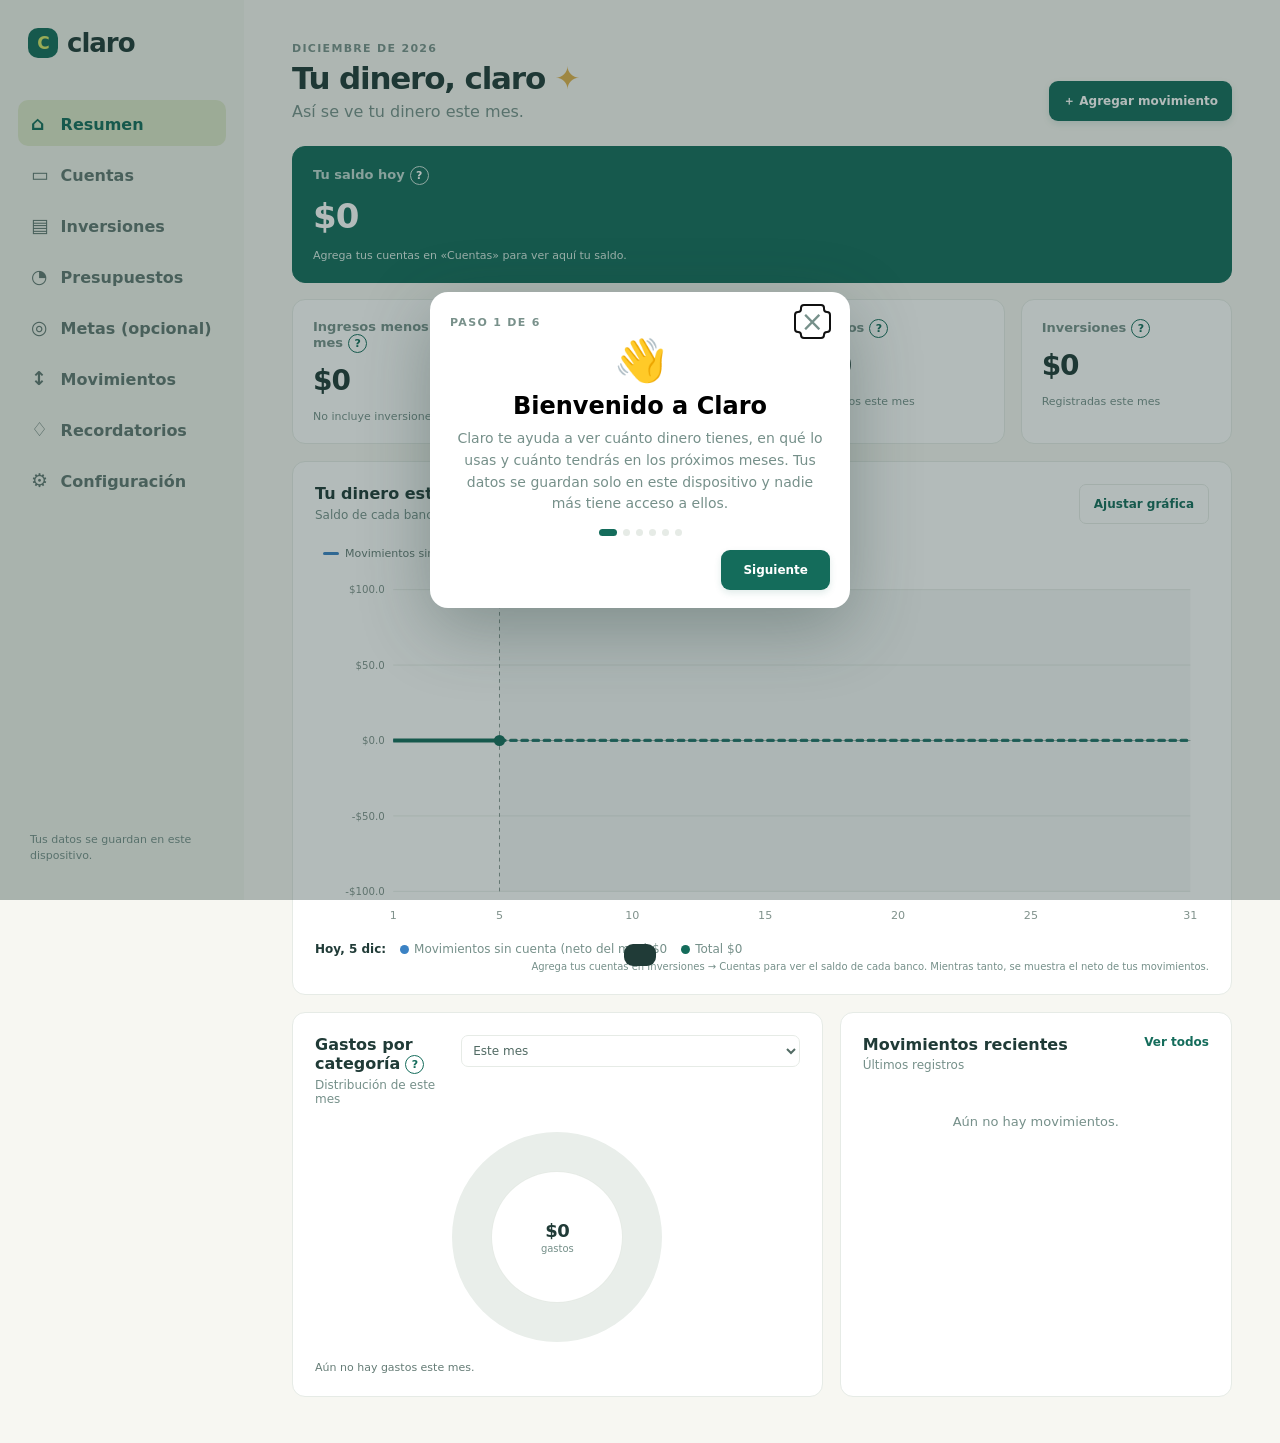
==== index.html @ 154bd891 "Gastos por categoría por periodo, Cuentas con ingresos y gastos, pago total de tarjeta y días para p" ====
<!doctype html>
<html lang="es-MX">
  <head>
    <meta charset="UTF-8" />
    <meta name="color-scheme" content="light dark" />
    <meta name="viewport" content="width=device-width, initial-scale=1" />
    <meta name="theme-color" content="#146c5b" />
    <meta name="description" content="Tu dinero, claro y bajo control." />
    <link rel="manifest" href="manifest.webmanifest" />
    <link rel="icon" href="icon.svg" type="image/svg+xml" />
    <link rel="icon" href="favicon-32.png" type="image/png" sizes="32x32" />
    <link rel="apple-touch-icon" href="apple-touch-icon.png" />
    <link rel="stylesheet" href="styles.css" />
    <link rel="stylesheet" href="overrides.css" />
    <link rel="stylesheet" href="guidance.css" />
    <title>Claro — Control de gastos</title>
  </head>
  <body>
    <div class="app-shell">
      <aside class="sidebar">
        <a class="brand" href="#inicio" aria-label="Claro, inicio"><span class="brand-mark">C</span><span>claro</span></a>
        <nav aria-label="Navegación principal">
          <a class="nav-link active" href="#inicio" data-page="inicio"><span>⌂</span> Resumen</a>
          <a class="nav-link" href="#cuentas" data-page="cuentas"><span>▭</span> Cuentas</a>
          <a class="nav-link" href="#capital" data-page="capital"><span>▤</span> Inversiones</a>
          <a class="nav-link" href="#presupuestos" data-page="presupuestos"><span>◔</span> Presupuestos</a>
          <a class="nav-link" href="#metas" data-page="metas"><span>◎</span> Metas (opcional)</a>
          <a class="nav-link" href="#movimientos" data-page="movimientos"><span>↕</span> Movimientos</a>
          <a class="nav-link" href="#recordatorios" data-page="recordatorios"><span>♢</span> Recordatorios</a>
          <a class="nav-link" href="#configuracion" data-page="configuracion"><span>⚙</span> Configuración</a>
        </nav>
        <div class="sidebar-bottom"><p class="storage-note">Tus datos se guardan en este dispositivo.</p></div>
      </aside>

      <main>
        <header class="topbar">
          <button class="menu-button" id="menu-button" aria-label="Abrir menú">☰</button>
          <h1 class="sr-only" id="page-title">Resumen</h1>
        </header>

        <section class="page active" id="inicio">
          <div class="welcome"><div><p class="eyebrow month-label"></p><h2>Tu dinero, claro <span>✦</span></h2><p>Así se ve tu dinero este mes.</p></div><button class="primary-button open-movement">＋ Agregar movimiento</button></div>
          <section class="stat-grid" aria-label="Resumen financiero">
            <article class="stat-card balance total-balance"><p>Tu saldo hoy</p><strong id="total-balance-value">$0</strong><small id="total-balance-note">Suma de tus cuentas</small></article>
            <article class="stat-card month-net"><p>Ingresos menos gastos del mes</p><strong id="balance-value">$0</strong><small id="balance-note">No incluye inversiones.</small></article>
            <article class="stat-card"><p>Ingresos</p><strong id="income-value">$0</strong><small class="positive">↑ Este mes</small></article>
            <article class="stat-card"><p>Gastos</p><strong id="expense-value">$0</strong><small id="expense-note">0 movimientos</small></article>
            <article class="stat-card"><p>Inversiones</p><strong id="saving-value">$0</strong><small id="saving-note">Registradas este mes</small></article>
          </section>
          <section class="dashboard-grid">
            <article class="card spending-card"><div class="card-title"><div><h3>Gastos por categoría</h3><p>Distribución de este mes</p></div><select id="category-period" aria-label="Periodo"><option>Este mes</option></select></div><div class="pie-chart-wrap"><div class="category-chart" id="category-chart" role="img" aria-label="Gráfica de pastel de gastos por categoría"><div class="pie-center"><strong id="category-total">$0</strong><small>gastos</small></div></div></div><div class="legend" id="category-legend"></div></article>
            <article class="card trend-card"><div class="card-title"><div><h3 id="money-chart-title">Tu dinero este mes</h3><p id="money-chart-subtitle">Saldo de cada banco y el total, del día 1 al último día del mes</p></div><button type="button" class="small-button" id="chart-settings-button" aria-expanded="false" aria-controls="chart-controls">Ajustar gráfica</button></div><div class="chart-controls" id="chart-controls" hidden><label>Qué mostrar<select id="chart-view"><option value="balance">Saldo de todo tu dinero</option><option value="flow">Ingresos, gastos y neto del mes</option></select></label><label class="balance-only">Líneas<select id="chart-lines"><option value="both">Cada banco y el total</option><option value="groups">Solo cada banco</option><option value="total">Solo el total</option></select></label><label class="balance-only">Una línea por<select id="chart-group"><option value="bank">Banco</option><option value="item">Cuenta o inversión</option></select></label><label class="balance-only">Después de hoy<select id="chart-projection"><option value="on">Mostrar estimado con tus planes</option><option value="off">No mostrar</option></select></label><label>Escala del eje vertical<select id="chart-scale"><option value="auto">Automática (ajustada a tus datos)</option><option value="zero">Empezar en $0</option><option value="manual">Manual</option></select></label><label class="manual-only">Mínimo (MXN)<input id="chart-min" type="number" step="any" inputmode="decimal" /></label><label class="manual-only">Máximo (MXN)<input id="chart-max" type="number" step="any" inputmode="decimal" /></label></div><div class="line-legend chart-legend" id="money-chart-legend"></div><div class="line-chart" id="line-chart"></div><p class="chart-readout" id="money-chart-readout"></p><p class="chart-footnote" id="money-chart-footnote"></p></article>
            <article class="card recent-card"><div class="card-title"><div><h3>Movimientos recientes</h3><p>Últimos registros</p></div><a href="#movimientos" class="text-link">Ver todos</a></div><div id="recent-movements"></div></article>
          </section>
        </section>

        <section class="page" id="movimientos"><div class="section-heading"><div><div><p class="eyebrow">REGISTRO REAL</p><h2>Movimientos</h2><p>Registra aquí solo ingresos y gastos que ya ocurrieron; lo que esperas a futuro va en Presupuestos.</p></div></div><button class="primary-button open-movement">＋ Movimiento real</button></div><div class="card"><div class="filters"><select id="movement-type-filter"><option value="all">Todos los tipos</option><option value="expense">Gastos</option><option value="income">Ingresos</option><option value="investment">Inversiones</option></select><select id="movement-category-filter"><option value="all">Todas las categorías</option></select></div><div id="movement-list" class="movement-list"></div></div></section>
        <section class="page" id="presupuestos"><div class="section-heading"><div><p class="eyebrow">PLANEACIÓN</p><h2>Presupuestos</h2></div><div class="button-pair"><button class="small-button" id="open-recurring">＋ Plan recurrente</button><button class="primary-button" id="open-budget">＋ Límite por categoría</button></div></div><div class="section-heading"><div><h2>Límites</h2></div></div><article class="card budget-sources-card" id="budget-sources-card"><div class="card-title"><div><h3>Tu dinero disponible al mes</h3><p>Cuánto tienes y cómo se reparte entre gastos recurrentes y límites</p></div></div><div class="budget-sources-grid"><div><div class="pie-chart-wrap"><div class="category-chart" id="budget-pie" role="img" aria-label="Dinero disponible y límites"><div class="pie-center"><strong id="budget-pie-total">$0</strong><small>disponible</small></div></div></div><p class="budget-pie-note" id="budget-pie-note"></p></div><div><div class="legend budget-pie-legend" id="budget-pie-legend"></div><details class="budget-sources-picker"><summary>Elegir de dónde sale tu dinero</summary><div id="budget-sources-list"></div></details></div></div></article><div id="budget-list" class="budget-list"></div><div class="section-heading"><div><h2>Planes recurrentes</h2></div></div><div id="recurring-list" class="budget-list"></div><article class="card projection-card recurring-projection"><div class="card-title"><div><h3>Proyección de tu presupuesto</h3><p>Ingresos, gastos (planes y límites), ahorro y lo que te queda</p></div></div><div id="recurring-chart"></div><div id="recurring-projection"></div></article></section>
        <section class="page" id="configuracion"><div class="section-heading"><div><p class="eyebrow">PREFERENCIAS</p><h2>Configuración</h2></div></div><article class="card preference-card settings-actions"><div class="settings-row"><span>Apariencia</span><button class="small-button" id="theme-button" aria-label="Activar modo oscuro" aria-pressed="false" title="Activar modo oscuro">Modo oscuro</button></div><div class="settings-row"><span>Recordatorios</span><button class="small-button" id="notification-button" title="Activar avisos al abrir la app">Activar notificaciones</button></div><label class="check-label"><input type="checkbox" id="reflect-default" /> Registrar aportaciones y retiros en Movimientos por defecto</label><div class="settings-row"><span>Respaldo</span><span class="button-pair"><button class="small-button" id="export-button">Descargar respaldo</button><button class="small-button" id="import-button">Cargar respaldo</button><input type="file" id="import-file" accept="application/json,.json" hidden /></span></div><div class="settings-row"><span>Avisos legales</span><a class="small-button" href="legal.html">Ver privacidad y términos</a></div><div class="settings-row"><span>Datos de esta app</span><button class="small-button danger-button" id="reset-button">Borrar mis datos</button></div></article></section>
        <section class="page" id="cuentas"><div class="section-heading"><div><p class="eyebrow">DÉBITO Y CRÉDITO</p><h2>Cuentas</h2></div><button class="primary-button" id="open-account">＋ Agregar cuenta</button></div><div class="capital-summary" id="accounts-summary"></div><article class="card capital-accounts"><div class="card-title"><div><h3>Tus cuentas</h3></div></div><div id="account-list" class="account-list"></div></article><article class="card projection-card accounts-projection-card"><div class="card-title"><div><h3>Saldo de tus cuentas en el tiempo</h3><p>Débito: tu saldo · Crédito: lo que debes (en negativo). Incluye tus planes recurrentes.</p></div><select id="accounts-horizon" aria-label="Periodo de la gráfica de cuentas"><option value="1">1 mes</option><option value="3">3 meses</option><option value="6">6 meses</option><option value="12">1 año</option></select></div><div id="accounts-chart"></div></article></section>
        <section class="page" id="capital"><div class="section-heading"><div><p class="eyebrow">TU PORTAFOLIO</p><h2>Inversiones</h2></div><button class="primary-button" id="open-investment">＋ Agregar inversión</button></div><div class="capital-summary" id="capital-summary"></div><section class="portfolio-section"><div class="section-heading"><div><h2>Portafolio</h2></div><button class="primary-button" id="open-investment-operation">＋ Aportar o retirar</button></div><div class="portfolio-grid"><article class="card portfolio-composition"><div class="card-title"><div><h3>Distribución</h3></div></div><div class="pie-chart-wrap"><div class="category-chart portfolio-pie" id="portfolio-chart" role="img" aria-label="Distribución del portafolio"><div class="pie-center"><strong id="portfolio-chart-total">$0</strong><small>portafolio</small></div></div></div><div class="legend" id="portfolio-legend"></div></article><article class="card projection-card"><div class="card-title"><div><h3>Proyección</h3></div><select id="projection-horizon" aria-label="Horizonte de la proyección"><option value="3">3 meses</option><option value="6">6 meses</option><option value="12">1 año</option><option value="24">2 años</option><option value="60">5 años</option><option value="120">10 años</option><option value="maturity">Hasta el plazo de cada inversión</option></select></div><div id="projection-list" class="projection-list"></div><p class="projection-note">Estimación, no garantía.</p></article></div><div class="section-heading investment-heading"><div><h2>Productos</h2></div></div><div id="investment-list" class="investment-list"></div></section></section>
        <section class="page" id="metas"><div class="section-heading"><div><p class="eyebrow">TU FUTURO</p><h2>Metas</h2><p>Convierte tus planes en avances visibles.</p></div><button class="primary-button" id="open-goal">＋ Crear meta</button></div><div id="goal-list" class="goal-list"></div></section>
        <section class="page" id="recordatorios"><div class="section-heading"><div><p class="eyebrow">NO OLVIDES</p><h2>Recordatorios</h2><p>Recibe avisos de pagos y fechas importantes.</p></div><button class="primary-button" id="open-reminder">＋ Crear recordatorio</button></div><div id="reminder-list" class="reminder-list"></div></section>
      </main>
    </div>

    <dialog id="movement-dialog"><form method="dialog" id="movement-form"><div class="dialog-head"><div><p class="eyebrow">NUEVO REGISTRO</p><h2>Agregar movimiento</h2></div><button class="close-dialog" value="cancel">×</button></div><label>Tipo<select name="type" id="movement-type"><option value="expense">Gasto</option><option value="income">Ingreso</option><option value="investment">Inversión</option></select></label><label>Concepto<input name="title" placeholder="Ej. Supermercado" required maxlength="50" /></label><div class="two-cols"><label>Monto (MXN)<input name="amount" type="number" min="1" step="0.01" placeholder="$0.00" required /></label><label>Fecha<input name="date" type="date" required /></label></div><label>Categoría<select name="category" id="movement-category" required></select></label><label id="movement-account-label">Cuenta<select name="accountId" id="movement-account"></select></label><label>Nota <span class="optional">opcional</span><input name="note" placeholder="Algún detalle que quieras recordar" maxlength="100" /></label><button class="primary-button submit-button" value="default">Guardar movimiento</button></form></dialog>
    <dialog id="budget-dialog"><form method="dialog" id="budget-form"><div class="dialog-head"><h2>Nuevo límite</h2><button class="close-dialog" value="cancel">×</button></div><input type="hidden" name="budgetId" /><label>Categoría<select name="category" class="expense-categories" required></select></label><label>Tipo<select name="kind"><option value="fixed">Fijo</option><option value="variable">Variable</option></select></label><label>Frecuencia<select name="period"><option value="weekly">Semanal</option><option value="monthly" selected>Mensual</option><option value="yearly">Anual</option></select></label><label>Límite (MXN)<input name="limit" type="number" min="1" required /></label><button class="primary-button submit-button">Guardar</button></form></dialog>
    <dialog id="goal-dialog"><form method="dialog" id="goal-form"><div class="dialog-head"><h2>Nueva meta</h2><button class="close-dialog" value="cancel">×</button></div><input type="hidden" name="goalId" /><label>Nombre<input name="name" placeholder="Ej. Fondo de emergencia" required /></label><div class="two-cols"><label>Objetivo (MXN)<input name="target" type="number" min="1" required /></label><label>Ya ahorrado<input name="current" type="number" min="0" value="0" required /></label></div><label>¿Dónde se guarda el ahorro?<select name="linkType"><option value="none">En ningún lugar en particular</option><option value="account">En una cuenta de débito o ahorro</option><option value="investment">En una inversión</option><option value="interest">Intereses estimados de una inversión</option><option value="portfolio">Todo el portafolio (saldo estimado)</option></select></label><label id="goal-account-label" hidden>¿Qué cuenta?<select name="accountId" id="goal-account"></select></label><p class="form-warning" id="goal-account-warning" hidden></p><label id="goal-investment-label" hidden>¿Qué inversión?<select name="investmentId" id="goal-investment"></select></label><label id="goal-origin-label" hidden>¿De dónde sale el dinero?<select name="originAccountId" id="goal-origin"></select></label><button class="primary-button submit-button">Guardar</button></form></dialog>
    <dialog id="reminder-dialog"><form method="dialog" id="reminder-form"><div class="dialog-head"><h2>Nuevo recordatorio</h2><button class="close-dialog" value="cancel">×</button></div><label>¿Qué necesitas recordar?<input name="title" placeholder="Ej. Pagar renta" required /></label><label>Fecha<input name="date" type="date" required /></label><label>Tipo<select name="kind"><option value="payment">Pago</option><option value="habit">Hábito</option><option value="review">Revisión</option></select></label><label>Se repite<select name="repeat"><option value="none">Solo una vez</option><option value="daily">Cada día</option><option value="weekly">Cada semana</option><option value="biweekly">Cada quincena (14 días)</option><option value="monthly">Cada mes</option><option value="yearly">Cada año</option></select></label><button class="primary-button submit-button">Crear recordatorio</button></form></dialog>
    <dialog id="account-dialog"><form method="dialog" id="account-form"><div class="dialog-head"><h2>Agregar cuenta</h2><button class="close-dialog" value="cancel">×</button></div><input type="hidden" name="accountId" /><label>Tipo de cuenta<select name="kind"><option value="debit">Débito o ahorro</option><option value="credit">Tarjeta de crédito</option></select></label><label>Nombre<input name="name" placeholder="Ej. Cuenta principal" required maxlength="45" /></label><label>Banco<input name="institution" placeholder="Ej. BBVA" maxlength="45" /></label><label id="credit-limit-label" hidden>Límite de crédito (MXN)<input name="creditLimit" type="number" min="0" step="0.01" placeholder="Ej. 30000" /></label><div class="yield-fields" id="credit-fields" hidden><div class="two-cols"><label>Día de corte<input name="cutDay" type="number" min="1" max="31" step="1" placeholder="Ej. 15" /></label><label>Días para pagar después del corte<input name="dueAfterDays" type="number" min="1" max="60" step="1" placeholder="Ej. 20" /></label></div><label class="check-label"><input type="checkbox" name="alertCut" /> Avisarme de la fecha de corte</label><label class="check-label"><input type="checkbox" name="alertDue" checked /> Avisarme de la fecha límite de pago</label><label>¿Con cuánta anticipación?<select name="alertDays"><option value="0">El mismo día</option><option value="1">1 día antes</option><option value="2">2 días antes</option><option value="3" selected>3 días antes</option><option value="5">5 días antes</option><option value="7">7 días antes</option></select></label></div><div class="two-cols"><label><span class="label-line"><span class="balance-title">Saldo (MXN)</span></span><input name="initialBalance" type="number" min="0" step="0.01" required /></label><label>Saldo al día<input name="balanceDate" type="date" required /></label></div><label class="check-label"><input type="checkbox" name="hasYield" id="account-has-yield" /> Esta cuenta me paga intereses</label><div class="yield-fields" id="account-yield-fields" hidden><div class="two-cols"><label>Tasa anual (%)<input name="yieldRate" type="number" min="0" step="0.01" value="0" /></label><label>Pago de intereses<select name="yieldFrequency"><option value="daily">Cada día</option><option value="monthly">Cada mes</option></select></label></div><label>Paga intereses hasta (MXN; 0 = sin tope)<input name="yieldCap" type="number" min="0" step="0.01" value="0" /></label><label>ISR (impuesto sobre tus ganancias)<select name="yieldTax"><option value="mx">0.9% al año · retención en México 2026 (recomendado)</option><option value="0">0% · ver la ganancia sin impuestos</option></select></label></div><button class="primary-button submit-button">Guardar cuenta</button></form></dialog>
    <dialog id="investment-dialog"><form method="dialog" id="investment-form"><div class="dialog-head"><h2>Agregar inversión</h2><button class="close-dialog" value="cancel">×</button></div><p class="form-help">“Agregar inversión” crea el producto y su saldo actual. “Aportar o retirar” se usa después para registrar cambios de saldo.</p><input type="hidden" name="investmentId" /><label>Institución<input name="institution" placeholder="Ej. Nu" required maxlength="45" /></label><label>Producto o nombre<input name="product" placeholder="Ej. Cajita de ahorro" required maxlength="55" /></label><div class="two-cols"><label>Capital inicial (MXN)<input name="capital" type="number" min="0" step="0.01" required /></label><label>Tasa anual (%)<input name="rate" type="number" min="0" step="0.01" value="0" list="rate-suggestions" required /><datalist id="rate-suggestions"><option value="5" label="Ejemplo"></option><option value="10" label="Ejemplo"></option><option value="15" label="Ejemplo"></option><option value="20" label="Ejemplo"></option></datalist></label></div><p class="form-help">Escribe la tasa de tu producto. Las sugerencias 5%, 10%, 15% y 20% solo son ejemplos, no tasas vigentes.</p><label>Capitalización<select name="frequency"><option value="daily">Diaria</option><option value="weekly">Semanal</option><option value="monthly" selected>Mensual</option><option value="quarterly">Trimestral</option><option value="yearly">Anual</option></select></label><div class="two-cols"><label>Fecha inicial<input name="startDate" type="date" required /></label><label>Aportación mensual prevista (MXN; 0 = ninguna)<input name="monthlyContribution" type="number" min="0" step="0.01" value="0" /></label></div><div class="two-cols"><label>ISR (impuesto sobre tus ganancias)<select name="taxPreset"><option value="mx">0.9% al año · retención en México 2026 (recomendado)</option><option value="0">0% · ver la ganancia sin impuestos</option><option value="custom-interest">Personalizado · % de tus ganancias</option><option value="custom-capital">Personalizado · % al año sobre tu saldo</option></select><input name="taxRate" type="number" min="0" max="100" step="0.01" value="0.9" /><input name="taxMode" type="hidden" value="capital" /></label><label>Comisión anual (%)<select name="feePreset"><option value="0">0% (sin comisión)</option><option value="0.5">Ejemplo · 0.5%</option><option value="1">Ejemplo · 1%</option><option value="custom">Personalizado</option></select><input name="annualFee" type="number" min="0" step="0.01" value="0" /></label></div><p class="form-help">ISR es un impuesto sobre rendimientos; no es necesariamente el porcentaje que debes pagar. Los porcentajes son ejemplos editables, no asesoría fiscal. Comisión anual es un posible cobro por administrar una inversión; revisa el contrato y usa 0% si no aplica.</p><label class="check-label" id="reflect-initial-label"><input name="reflectInitial" type="checkbox" /> Registrar este monto inicial en Movimientos (no afecta la gráfica principal)</label><button class="primary-button submit-button">Guardar inversión</button></form></dialog>
    <dialog id="investment-operation-dialog"><form method="dialog" id="investment-operation-form"><div class="dialog-head"><h2>Aportación o retiro</h2><button class="close-dialog" value="cancel">×</button></div><input type="hidden" name="operationId" /><label>Inversión<select name="investmentId" id="operation-investment" required></select></label><label>Operación<select name="operationType"><option value="contribution">Aportación</option><option value="withdrawal">Retiro</option></select></label><div class="two-cols"><label>Monto (MXN)<input name="amount" type="number" min="0.01" step="0.01" required /></label><label>Fecha<input name="date" type="date" required /></label></div><label class="check-label"><input name="reflectInBalance" id="reflect-operation" type="checkbox" /> Registrar también en Movimientos y en el saldo</label><label id="operation-account-label">Cuenta de origen o destino del dinero<select name="accountId" id="operation-account"></select></label><label>Nota <span class="optional">opcional</span><input name="note" maxlength="100" /></label><button class="primary-button submit-button">Guardar operación</button></form></dialog>
    <dialog id="recurring-dialog"><form method="dialog" id="recurring-form"><div class="dialog-head"><h2>Ingreso o gasto planeado</h2><button class="close-dialog" value="cancel">×</button></div><p class="form-help">Es una previsión, no un movimiento real. Para gastos variables, el monto funciona como tope por ocurrencia; cuando ocurra, registra el gasto real en Movimientos.</p><input type="hidden" name="planId" /><label>Tipo<select name="type"><option value="income">Ingreso (nómina, freelance)</option><option value="expense">Gasto (renta, comida)</option><option value="investment">Pasar dinero: ahorro, inversión o pago de tarjeta</option></select></label><label>Comportamiento<select name="kind"><option value="fixed">Fijo (monto esperado)</option><option value="variable">Variable (monto máximo)</option></select></label><label>Concepto<input name="title" placeholder="Ej. nómina, renta o comida" required maxlength="50" /></label><div class="two-cols"><label>Monto cada vez (MXN)<input name="amount" type="number" min="0.01" step="0.01" required /></label><label>Frecuencia<select name="frequency"><option value="weekly">Semanal</option><option value="biweekly">Quincenal</option><option value="monthly">Mensual</option><option value="yearly">Anual</option></select></label></div><label>Comienza el<input name="startDate" type="date" required /></label><button class="primary-button submit-button">Guardar plan</button></form></dialog>
    <dialog id="repay-dialog"><form method="dialog" id="repay-form"><div class="dialog-head"><div><p class="eyebrow">LÍMITE SUPERADO</p><h2>Plan para reponer</h2></div><button class="close-dialog" value="cancel">×</button></div><input type="hidden" name="budgetId" /><p class="repay-summary" id="repay-summary"></p><label>Tomar el dinero de<select name="sourcePlanId" id="repay-source" required></select></label><label>En cuántos pagos<select name="payments" id="repay-payments"><option value="1">1 pago</option><option value="2" selected>2 pagos</option><option value="3">3 pagos</option><option value="4">4 pagos</option><option value="6">6 pagos</option></select></label><p class="repay-preview" id="repay-preview"></p><button class="primary-button submit-button">Crear plan para reponer</button></form></dialog>
    <div class="toast" id="toast" role="status"></div>
    <div class="update-banner" id="update-banner" role="status" hidden><span>Hay una nueva versión de Claro.</span><button class="small-button" id="update-button">Actualizar</button></div>
    <script src="app.js"></script>
  </body>
</html>
---- styles.css ----
:root{--ink:#203b37;--muted:#76908a;--paper:#f7f7f2;--card:#fff;--line:#e6ebe6;--green:#146c5b;--lime:#d7e769;--orange:#f7ad6b;--blue:#88c8c5;--purple:#b4a4e6;--red:#ea8d80}*{box-sizing:border-box}body{margin:0;background:var(--paper);color:var(--ink);font-family:Inter,ui-sans-serif,system-ui,-apple-system,BlinkMacSystemFont,"Segoe UI",sans-serif}.app-shell{min-height:100vh;display:grid;grid-template-columns:244px 1fr}.sidebar{background:#f0f2eb;padding:28px 18px;display:flex;flex-direction:column;position:sticky;top:0;height:100vh}.brand{display:flex;align-items:center;gap:9px;color:var(--ink);font-size:26px;font-weight:800;text-decoration:none;letter-spacing:-1px;padding:0 10px 42px}.brand-mark{display:grid;place-items:center;width:30px;height:30px;border-radius:10px;background:var(--green);color:var(--lime);font-size:17px}.sidebar nav{display:grid;gap:5px}.nav-link,.plain-button{border:0;background:none;text-decoration:none;color:#607771;font:inherit;font-weight:600;padding:12px 13px;border-radius:10px;text-align:left;cursor:pointer}.nav-link span{width:24px;display:inline-block;font-size:19px}.nav-link.active,.nav-link:hover{background:#dce7c8;color:var(--green)}.sidebar-bottom{margin-top:auto;display:grid;gap:3px}.plain-button{font-size:13px}.plain-button:hover{color:var(--green)}main{max-width:1440px;margin:0 auto;width:100%;padding:0 48px 46px}.topbar{height:112px;display:flex;align-items:center;justify-content:space-between}.eyebrow{color:#79918b;margin:0 0 5px;font-size:11px;font-weight:800;letter-spacing:1.3px}.topbar h1{font-size:19px;margin:0}.header-actions{display:flex;align-items:center;gap:13px}.icon-button{border:1px solid var(--line);background:#fff;color:var(--green);border-radius:50%;height:38px;width:38px;font-size:19px;cursor:pointer}.profile-button{border:0;background:#d9e8e1;color:var(--green);border-radius:22px;padding:9px 14px;font-weight:700}.profile-button:first-letter{background:var(--green);color:#fff}.menu-button{display:none}.welcome,.section-heading{display:flex;justify-content:space-between;align-items:end;margin:18px 0 25px}.welcome h2,.section-heading h2{margin:0;font-size:31px;letter-spacing:-1.2px}.welcome h2 span{color:#dfb04b}.welcome p:not(.eyebrow),.section-heading p:not(.eyebrow){margin:6px 0 0;color:var(--muted)}button{font:inherit}.primary-button{border:0;border-radius:9px;background:var(--green);color:#fff;font-weight:750;padding:12px 17px;cursor:pointer;box-shadow:0 3px 7px #146c5b22}.primary-button:hover{background:#0f5a4c}.stat-grid{display:grid;grid-template-columns:1.22fr 1fr 1fr 1fr;gap:16px}.stat-card{background:var(--card);border:1px solid var(--line);border-radius:13px;padding:19px 20px;min-height:130px}.stat-card.balance{background:var(--green);border-color:var(--green);color:#fff}.stat-card p{margin:0;color:var(--muted);font-size:13px;font-weight:600}.balance p{color:#bed8d1}.stat-card strong{font-size:28px;display:block;margin:11px 0 8px;letter-spacing:-1px}.stat-card small{font-size:11px;color:var(--muted)}.balance small{color:#cae2da}.positive{color:#388775!important}.dashboard-grid{margin-top:17px;display:grid;grid-template-columns:1.15fr .85fr;gap:17px}.card{background:var(--card);border:1px solid var(--line);border-radius:13px;padding:22px}.card-title{display:flex;align-items:start;justify-content:space-between;margin-bottom:18px}.card h3{font-size:16px;margin:0}.card-title p{margin:4px 0 0;color:var(--muted);font-size:12px}.card select,.filters select{border:1px solid var(--line);border-radius:7px;background:#fff;padding:7px;color:#526b64;font-size:12px}.category-chart{height:16px;border-radius:30px;overflow:hidden;background:#edf1ed;display:flex}.category-segment{height:100%}.legend{display:flex;gap:15px;flex-wrap:wrap;margin-top:17px}.legend-item{font-size:11px;color:#657c76}.legend-dot{width:8px;height:8px;border-radius:50%;display:inline-block;margin-right:5px}.bar-chart{height:144px;display:flex;align-items:end;justify-content:space-between;gap:15px;border-bottom:1px solid var(--line);padding:0 4px}.month-bar{height:100%;display:flex;align-items:end;gap:3px;flex:1;position:relative}.month-bar div{width:50%;border-radius:3px 3px 0 0}.month-bar .income-bar{background:#86c9bd}.month-bar .expense-bar{background:#f2b270}.month-bar span{position:absolute;bottom:-20px;width:100%;text-align:center;font-size:10px;color:var(--muted)}.trend-key{font-size:10px;color:var(--muted)}.trend-key i{display:inline-block;width:7px;height:7px;background:#86c9bd;border-radius:2px;margin:0 3px 0 8px}.trend-key i+ i{background:#f2b270}.budget-card,.recent-card{min-height:258px}.budget-row{margin:14px 0}.budget-head{display:flex;justify-content:space-between;font-size:12px;margin-bottom:7px}.budget-head strong{font-size:12px}.progress{height:7px;background:#edf1ed;border-radius:10px;overflow:hidden}.progress>span{display:block;height:100%;border-radius:inherit;background:var(--green)}.progress.warn>span{background:var(--orange)}.text-link{font-size:12px;color:var(--green);font-weight:750;text-decoration:none}.movement-row{display:flex;align-items:center;padding:11px 0;border-bottom:1px solid #eff1ee;gap:10px}.movement-row:last-child{border-bottom:0}.category-icon{flex:none;display:grid;place-items:center;width:34px;height:34px;border-radius:10px;background:#edf5e2;color:var(--green);font-size:15px}.movement-info{flex:1;min-width:0}.movement-info strong{font-size:13px;display:block;white-space:nowrap;overflow:hidden;text-overflow:ellipsis}.movement-info small{color:var(--muted);font-size:11px}.movement-amount{font-size:13px;font-weight:800}.movement-amount.income{color:#278373}.movement-amount.investment{color:#7567a7}.page{display:none}.page.active{display:block}.section-heading{align-items:center;margin-top:15px}.section-heading h2{font-size:30px}.filters{display:flex;gap:10px;padding-bottom:10px;border-bottom:1px solid var(--line)}.movement-list{padding-top:3px}.movement-list .movement-row{padding:15px 4px}.budget-list,.goal-list,.reminder-list{display:grid;grid-template-columns:repeat(auto-fit,minmax(260px,1fr));gap:16px}.budget-item,.goal-item,.reminder-item{background:#fff;border:1px solid var(--line);border-radius:13px;padding:20px}.budget-item h3,.goal-item h3,.reminder-item h3{margin:0 0 6px;font-size:16px}.budget-item p,.goal-item p,.reminder-item p{color:var(--muted);font-size:13px;margin:0 0 14px}.goal-top{display:flex;justify-content:space-between;align-items:start}.goal-icon{background:#f0ebfd;color:#7162aa;border-radius:10px;padding:9px}.goal-actions{display:flex;gap:7px;margin-top:17px}.small-button{border:1px solid var(--line);background:#fff;padding:7px 9px;border-radius:7px;font-size:11px;color:var(--green);font-weight:700;cursor:pointer}.reminder-date{color:var(--green)!important;font-weight:700}dialog{border:0;border-radius:16px;padding:0;width:min(450px,calc(100% - 30px));box-shadow:0 20px 70px #203b3755}dialog::backdrop{background:#1c343055}dialog form{padding:25px;display:grid;gap:14px}.dialog-head{display:flex;justify-content:space-between;align-items:start;margin-bottom:3px}.dialog-head h2{margin:0;font-size:22px}.close-dialog{border:0;background:transparent;color:var(--muted);font-size:28px;line-height:18px;cursor:pointer}label{font-size:12px;font-weight:750;color:#4d6860;display:grid;gap:6px}.optional{color:var(--muted);font-weight:500}input,select{border:1px solid #dce5df;border-radius:8px;padding:11px;font:inherit;color:var(--ink);width:100%;background:#fff}input:focus,select:focus{outline:2px solid #beded5;border-color:var(--green)}.two-cols{display:grid;grid-template-columns:1fr 1fr;gap:10px}.submit-button{margin-top:5px;width:100%}.toast{position:fixed;bottom:24px;left:50%;transform:translate(-50%,90px);background:var(--ink);color:#fff;padding:11px 16px;border-radius:9px;font-size:13px;transition:.25s;z-index:5}.toast.show{transform:translate(-50%,0)}.empty{color:var(--muted);font-size:13px;padding:24px 0;text-align:center}@media(max-width:900px){.app-shell{display:block}.sidebar{position:fixed;z-index:4;transform:translateX(-100%);transition:.25s;width:250px;box-shadow:5px 0 20px #0002}.sidebar.open{transform:translateX(0)}main{padding:0 21px 35px}.menu-button{display:block;border:0;background:none;color:var(--green);font-size:22px;margin-right:12px}.topbar{justify-content:start;height:85px}.header-actions{margin-left:auto}.profile-button span{display:none}.welcome{align-items:start;gap:15px}.stat-grid{grid-template-columns:repeat(2,1fr)}.dashboard-grid{grid-template-columns:1fr}.topbar h1{font-size:17px}}@media(max-width:520px){main{padding:0 15px 30px}.topbar{height:76px}.welcome,.section-heading{margin:12px 0 20px}.welcome{display:block}.welcome .primary-button{margin-top:16px;width:100%}.section-heading{align-items:start}.section-heading .primary-button{font-size:0;padding:12px}.section-heading .primary-button:first-letter{font-size:18px}.welcome h2,.section-heading h2{font-size:26px}.stat-grid{gap:9px}.stat-card{padding:14px;min-height:112px}.stat-card strong{font-size:22px}.stat-card.balance{grid-column:span 2}.card{padding:17px}.trend-key{display:none}.two-cols{grid-template-columns:1fr}.header-actions{gap:7px}.icon-button{height:34px;width:34px}.bar-chart{gap:8px}.legend{gap:9px}.filters{display:grid;grid-template-columns:1fr 1fr}}
---- overrides.css ----
.storage-note{color:var(--muted);font-size:11px;line-height:1.45;padding:0 12px;margin:0 0 8px}.movement-note{display:block;color:#607771;font-size:11px;line-height:1.4;margin-top:4px;overflow-wrap:anywhere}.movement-row .small-button{flex:none}.trend-card{grid-column:1/-1;order:-1}.line-chart{width:100%;margin-top:4px}.line-chart svg{display:block;width:100%;height:auto;overflow:visible}.line-legend{display:flex;gap:16px;flex-wrap:wrap;margin:-6px 0 7px;color:#657c76;font-size:11px}.line-legend span{display:inline-flex;align-items:center;gap:6px}.line-legend i{width:16px;height:3px;border-radius:4px;display:inline-block}.line-legend .income-line{background:#278373}.line-legend .expense-line{background:#e7a35f}.line-legend .net-line{background:#7669aa}.chart-footnote{font-size:10px;color:var(--muted);text-align:right;margin:5px 0 0}.pie-chart-wrap{display:grid;place-items:center;padding:8px 0 2px}.category-chart{width:210px;height:210px;border-radius:50%;display:grid;place-items:center;position:relative}.pie-center{width:62%;height:62%;border-radius:50%;background:var(--card);display:flex;flex-direction:column;justify-content:center;align-items:center;box-shadow:0 0 0 1px var(--line)}.pie-center strong{font-size:18px;letter-spacing:-.5px}.pie-center small{color:var(--muted);font-size:10px;margin-top:2px}body[data-theme="dark"]{--ink:#e6efeb;--muted:#9db1aa;--paper:#101a18;--card:#192522;--line:#2b3a35;--green:#267e6c;--lime:#d7e769;--orange:#f7ad6b;--blue:#88c8c5;--purple:#b4a4e6;--red:#ea8d80}body[data-theme="dark"] .sidebar{background:#151f1c}body[data-theme="dark"] .nav-link,body[data-theme="dark"] .plain-button{color:#b4c5bf}body[data-theme="dark"] .nav-link.active,body[data-theme="dark"] .nav-link:hover{background:#263a32;color:#d7e769}body[data-theme="dark"] .stat-card,body[data-theme="dark"] .card,body[data-theme="dark"] .budget-item,body[data-theme="dark"] .goal-item,body[data-theme="dark"] .reminder-item{background:var(--card);border-color:var(--line)}body[data-theme="dark"] .stat-card p,body[data-theme="dark"] .legend-item,body[data-theme="dark"] .movement-info small,body[data-theme="dark"] .movement-note,body[data-theme="dark"] .line-legend{color:var(--muted)}body[data-theme="dark"] .category-icon{background:#263a32;color:#c9dfb0}body[data-theme="dark"] .goal-icon{background:#302b45;color:#d0c4ff}body[data-theme="dark"] .icon-button,body[data-theme="dark"] .small-button,body[data-theme="dark"] .card select,body[data-theme="dark"] .filters select,body[data-theme="dark"] input,body[data-theme="dark"] select{background:#202e29;color:var(--ink);border-color:var(--line)}body[data-theme="dark"] .profile-button{background:#263a32;color:#d7e769}body[data-theme="dark"] .progress{background:#293631}body[data-theme="dark"] dialog{background:var(--card);color:var(--ink)}body[data-theme="dark"] .line-chart svg line{stroke:#40504a!important}body[data-theme="dark"] .line-chart svg text{fill:#a7b8b1!important}body[data-theme="dark"] .movement-row{border-color:#2b3a35}body[data-theme="dark"] .category-chart{border:1px solid #40504a}@media(max-width:520px){.movement-row .movement-amount{font-size:12px}.movement-row .small-button{padding:6px 7px}.category-chart{width:180px;height:180px}.pie-center strong{font-size:16px}}
.capital-summary{display:grid;grid-template-columns:repeat(4,minmax(0,1fr));gap:14px;margin:0 0 17px}.capital-stat{padding:17px 19px;background:var(--card);border:1px solid var(--line);border-radius:12px}.capital-stat small,.muted-label{display:block;color:var(--muted);font-size:11px}.capital-stat strong{display:block;font-size:21px;margin-top:9px}.capital-accounts{margin-bottom:24px}.account-list{display:grid;gap:2px}.account-row{display:grid;grid-template-columns:1fr 150px auto;gap:12px;align-items:center;padding:13px 3px;border-top:1px solid var(--line)}.account-row>div strong,.account-row>div small{display:block}.account-row>div small{font-size:11px;color:var(--muted);margin-top:3px}.portfolio-section>.section-heading{margin-top:24px}.portfolio-grid{display:grid;grid-template-columns:minmax(260px,.75fr) minmax(440px,1.25fr);gap:16px}.portfolio-pie{width:200px;height:200px}.investment-heading{margin-top:26px!important}.investment-list{display:grid;grid-template-columns:repeat(auto-fit,minmax(280px,1fr));gap:15px}.investment-card{background:var(--card);border:1px solid var(--line);border-radius:13px;padding:19px}.investment-card-head{display:flex;justify-content:space-between;align-items:start}.investment-card-head .eyebrow{margin-bottom:4px}.investment-card h3{font-size:16px;margin:0}.investment-share{display:grid;place-items:center;min-width:48px;height:35px;border-radius:20px;background:color-mix(in srgb,var(--share-color) 20%,var(--card));color:var(--ink);font-size:11px;font-weight:800}.investment-value{display:block;font-size:25px;margin-top:20px}.investment-facts{display:grid;grid-template-columns:1fr 1fr;gap:12px;margin-top:17px}.investment-facts span{font-size:10px;color:var(--muted)}.investment-facts strong{display:block;color:var(--ink);font-size:12px;margin-top:4px}.investment-contribution{font-size:11px;color:var(--muted);margin:14px 0 0}.investment-actions{display:flex;gap:6px;flex-wrap:wrap;margin-top:17px}.investment-history{border-top:1px solid var(--line);margin-top:15px;padding-top:12px}.investment-history summary{font-size:11px;color:var(--green);font-weight:750;cursor:pointer}.operation-row{display:grid;grid-template-columns:1fr auto auto auto;align-items:center;gap:8px;padding:9px 0;border-bottom:1px solid var(--line);font-size:10px}.projection-table-wrap{overflow-x:auto}.projection-table{border-collapse:collapse;width:100%;font-size:12px}.projection-table th,.projection-table td{text-align:right;padding:10px 8px;border-bottom:1px solid var(--line);white-space:nowrap}.projection-table thead th{color:var(--muted);font-weight:650;font-size:10px}.projection-table th:first-child,.projection-table tbody th{text-align:left}.projection-table tbody th{font-weight:750}.projection-note,.preference-help{font-size:11px;color:var(--muted);line-height:1.5;margin:12px 0 0}.preference-card{margin-top:18px}.check-label{display:flex;align-items:center;gap:9px}.check-label input{width:17px;height:17px;flex:none;accent-color:var(--green)}#reflect-initial-label[hidden]{display:none}.negative{color:#c94d45!important}body[data-theme="dark"] .capital-stat,body[data-theme="dark"] .investment-card{background:var(--card);border-color:var(--line)}body[data-theme="dark"] .investment-facts span{color:var(--muted)}body[data-theme="dark"] .investment-facts strong{color:var(--ink)}body[data-theme="dark"] .investment-share{color:var(--ink)}@media(max-width:800px){.capital-summary{grid-template-columns:repeat(2,minmax(0,1fr))}.portfolio-grid{grid-template-columns:1fr}}@media(max-width:520px){.capital-summary{gap:8px}.capital-stat{padding:13px}.capital-stat strong{font-size:18px}.account-row{grid-template-columns:1fr auto;gap:8px}.account-row>span{grid-column:1/-1}.portfolio-grid{grid-template-columns:minmax(0,1fr)}.investment-facts{gap:9px}.investment-value{font-size:22px}.operation-row{grid-template-columns:1fr auto}.operation-row .small-button{padding:6px}.projection-table th,.projection-table td{padding:8px 5px;font-size:10px}}
---- guidance.css ----
.form-help,.help-callout{font-size:12px;line-height:1.55;color:var(--muted);margin:0}.help-callout{padding:13px 16px;margin:0 0 16px;border-left:3px solid var(--green);border-radius:8px;background:var(--card)}.button-pair{display:flex;gap:8px;align-items:center}.investment-forecast{margin:4px 0 18px}.investment-forecast>strong{font-size:13px}.investment-forecast>p{font-size:11px;color:var(--muted);margin:4px 0 8px}.investment-forecast svg{display:block;width:100%;height:auto;overflow:visible}.investment-forecast svg line{stroke:#e8ede9}.recurring-projection{margin-top:18px}dialog form{max-height:85vh;overflow-y:auto}body[data-theme="dark"] .help-callout{background:var(--card);border-color:var(--green)}body[data-theme="dark"] .investment-forecast svg line{stroke:#40504a}body[data-theme="dark"] .investment-forecast svg text{fill:#a7b8b1!important}
@media(max-width:700px){.button-pair{align-items:stretch;flex-direction:column}.investment-forecast svg{min-height:180px}}
.forecast-line-key{display:flex;align-items:center;gap:7px}.forecast-line-key i{display:inline-block;width:18px;height:3px;background:#278373;border-radius:3px}
.help-bubble{display:inline-grid;place-items:center;width:19px;height:19px;padding:0;margin-left:5px;border:1px solid var(--green);border-radius:50%;background:transparent;color:var(--green);font-size:11px;font-weight:800;cursor:pointer;vertical-align:middle;flex:none}.help-popover{position:absolute;display:block;top:calc(100% + 5px);left:0;width:min(280px,78vw);padding:9px 10px;border:1px solid var(--line);border-radius:8px;background:var(--card);color:var(--ink);font-size:11px;font-weight:500;line-height:1.45;box-shadow:0 5px 18px #17332b20;z-index:10;white-space:normal}.help-popover[hidden]{display:none}label:has(.help-bubble),.dialog-head,.card-title,#presupuestos .section-heading h2{position:relative}#investment-term{display:grid}#investment-form input[hidden],#goal-investment-label[hidden]{display:none}.goal-link-note{font-size:11px!important;line-height:1.45;margin:9px 0!important;color:var(--muted)}
@media(max-width:520px){.help-popover:not([hidden]){font-size:12px}.help-bubble{width:21px;height:21px}}
.sr-only{position:absolute;width:1px;height:1px;padding:0;margin:-1px;overflow:hidden;clip:rect(0,0,0,0);white-space:nowrap;border:0}.topbar{height:24px;justify-content:flex-end}.primary-button,.small-button{min-height:40px;padding:10px 14px;font-size:12px;display:inline-flex;align-items:center;justify-content:center}.button-pair{align-items:center}.settings-actions{display:grid;gap:0}.settings-row{display:flex;align-items:center;justify-content:space-between;gap:14px;padding:13px 0;border-bottom:1px solid var(--line);font-size:13px}.settings-actions>.check-label{padding:15px 0;border-bottom:1px solid var(--line)}.danger-button{color:#b83d39;border-color:#e7c8c6}.settings-row button:disabled{opacity:.55;cursor:not-allowed}@media(max-width:900px){.topbar{height:62px;justify-content:start}}@media(max-width:520px){.topbar{height:58px}.button-pair{flex-direction:row;align-items:stretch;flex-wrap:wrap}.section-heading .primary-button{font-size:12px!important;padding:10px 14px}.section-heading>.button-pair>button{flex:1;min-width:130px}}
.projection-lines-legend{display:flex;flex-wrap:wrap;gap:7px 13px;margin:8px 0;font-size:10px;color:var(--muted)}.projection-lines-legend span{display:inline-flex;align-items:center;gap:5px}.projection-lines-legend i{display:inline-block;width:13px;height:3px;border-radius:3px}.projection-point{cursor:pointer;stroke:var(--card);stroke-width:2;transition:r .15s}.projection-point.selected{stroke:#d7e769;stroke-width:3}.projection-selected{font-size:11px!important;margin-top:8px!important}.legal-page{max-width:820px;margin:0 auto;padding:46px 28px 60px}.legal-page>h1{font-size:34px;margin:8px 0}.legal-updated{font-size:12px;color:var(--muted);margin:0 0 20px}.legal-card{margin:14px 0}.legal-card h2{font-size:18px;margin-top:0}.legal-card p{font-size:13px;line-height:1.65;color:var(--muted)}body[data-theme="dark"] .projection-point{stroke:var(--card)}

.update-banner{position:fixed;left:50%;bottom:24px;transform:translateX(-50%);z-index:6;display:flex;align-items:center;gap:12px;background:var(--ink);color:#fff;padding:10px 12px 10px 16px;border-radius:11px;font-size:13px;box-shadow:0 8px 24px #0003;width:max-content;max-width:calc(100% - 32px)}.update-banner[hidden]{display:none}.settings-row .button-pair{display:flex;flex-direction:row;align-items:center;gap:7px;flex-wrap:wrap;justify-content:flex-end}
[hidden]{display:none!important}
.chart-controls{display:grid;grid-template-columns:repeat(auto-fit,minmax(180px,1fr));gap:10px;margin:0 0 16px;padding:14px;border:1px solid var(--line);border-radius:10px;background:var(--paper)}.chart-controls select,.chart-controls input{padding:8px;font-size:12px}
.chart-legend{gap:6px 10px;margin:0 0 6px}.legend-toggle{border:1px solid transparent;background:none;font:inherit;font-size:11px;color:inherit;display:inline-flex;align-items:center;gap:6px;padding:4px 7px;border-radius:6px;cursor:pointer}.legend-toggle:hover{border-color:var(--line)}.legend-toggle i{width:16px;border-radius:4px;display:inline-block}.legend-toggle.off{opacity:.45;text-decoration:line-through}
.chart-day{cursor:pointer}.chart-readout{display:flex;flex-wrap:wrap;gap:4px 14px;font-size:12px;color:var(--muted);margin:8px 0 0}.chart-readout strong{color:var(--ink)}.chart-readout span{display:inline-flex;align-items:center;gap:5px}.chart-readout i{width:9px;height:9px;border-radius:50%;display:inline-block}
.plan-funding{font-size:12px;color:var(--green)!important;font-weight:650;margin:8px 0 0!important}.funding-fields{display:grid;gap:14px}
@media(max-width:520px){.trend-card .card-title{gap:10px;flex-wrap:wrap}.chart-controls{grid-template-columns:1fr 1fr}}
.label-line{display:inline-flex;align-items:center;gap:2px;flex-wrap:wrap}.check-label .label-line{display:inline}
.stat-card.balance .help-bubble{border-color:#cae2da;color:#fff}.stat-card.balance .help-popover{color:var(--ink)}
.repay-box{margin-top:12px;padding:12px;border-radius:10px;background:#fdf1e4;border:1px solid #f2d2ae;display:grid;gap:8px}.repay-box p{margin:0!important;color:#7a4a17!important;font-size:12px!important}.repay-box .small-button{justify-self:start}body[data-theme="dark"] .repay-box{background:#3a2a1a;border-color:#5a4026}body[data-theme="dark"] .repay-box p{color:#f3cfa5!important}.repay-summary,.repay-preview{margin:0;font-size:13px;line-height:1.5;color:var(--muted)}.repay-preview{color:var(--ink);background:var(--paper);padding:10px 12px;border-radius:8px}
.yield-fields{display:grid;gap:14px;padding:12px;border:1px solid var(--line);border-radius:10px;background:var(--paper)}
.movement-actions{display:flex;gap:6px;flex:none}@media(max-width:520px){.movement-row{flex-wrap:wrap}.movement-actions{width:100%;justify-content:flex-end}}
.budget-sources-card{margin-bottom:16px}.budget-sources-grid{display:grid;grid-template-columns:240px 1fr;gap:22px;align-items:start}.budget-pie-legend{display:grid;gap:8px;margin-top:0}.budget-pie-legend .legend-item{font-size:12px}.budget-pie-note{font-size:12px;text-align:center;color:var(--muted);margin:10px 0 0}.budget-pie-note.warn{color:#b05a1a;font-weight:700}.budget-sources-picker{margin-top:14px;font-size:12px}.budget-sources-picker summary{cursor:pointer;color:var(--green);font-weight:750}.budget-sources-picker .check-label{display:flex;gap:8px;align-items:center;padding:6px 0;font-weight:600}.budget-sources-picker .check-label input{width:auto}.budget-sources-picker h4{margin:12px 0 2px;font-size:11px;letter-spacing:1px;color:var(--muted)}@media(max-width:700px){.budget-sources-grid{grid-template-columns:1fr}}
.form-warning{margin:8px 0 0;padding:9px 11px;border-radius:8px;background:#fdf1e4;border:1px solid #f2d2ae;color:#7a4a17!important;font-size:12px!important;line-height:1.45}.form-note{margin:0;padding:9px 11px;border-radius:8px;background:#eaf3ee;border:1px solid #cfe3d8;color:#2d5a4c;font-size:12px;line-height:1.45}body[data-theme="dark"] .form-warning{background:#3a2a1a;border-color:#5a4026;color:#f3cfa5!important}body[data-theme="dark"] .form-note{background:#1f2f2a;border-color:#2f453d;color:#b9d8cc}
.backup-reminder{display:flex;align-items:center;justify-content:space-between;gap:12px;flex-wrap:wrap;margin:0 0 16px;padding:12px 14px;border:1px solid #e5c58f;background:#fff7e8;color:#6b4a12;border-radius:11px;font-size:13px;font-weight:600}.backup-reminder .button-pair{display:flex;gap:8px}
@media(max-width:700px){.help-popover{position:static;width:auto;max-width:none;flex-basis:100%;margin:6px 0 2px;box-shadow:none;border-color:#b9d6cc;background:#f1f8f5}.dialog-head{flex-wrap:wrap}.card-title>.help-popover,.dialog-head>.help-popover{order:5}}
.tutorial-dialog{width:min(420px,calc(100% - 32px));text-align:center}.tutorial-dialog .dialog-head{align-items:center}.tutorial-icon{font-size:42px;line-height:1;margin:8px 0 10px}.tutorial-dialog h2{margin:0 0 8px}.tutorial-dialog p{color:var(--muted);line-height:1.55;margin:0 0 12px;font-size:14px}.tutorial-go{background:none;border:0;color:var(--green);font-weight:750;cursor:pointer;padding:4px;font-size:13px}.tutorial-dots{display:flex;justify-content:center;gap:6px;margin:14px 0}.tutorial-dots i{width:7px;height:7px;border-radius:50%;background:var(--line)}.tutorial-dots i.active{background:var(--green);width:18px;border-radius:4px}.tutorial-actions{display:flex;justify-content:space-between;gap:10px}.tutorial-actions .primary-button{margin-left:auto}
.tutorial-dialog{padding:20px 20px 18px!important;border-radius:18px}.tutorial-dialog .eyebrow{margin:0}.tutorial-actions .primary-button{width:auto;padding-inline:22px}
.help-popover{letter-spacing:normal;font-family:inherit;text-transform:none}
/* Modo oscuro: textos legibles en formularios, avisos, ayudas y tutorial */
body[data-theme="dark"]{color-scheme:dark;--muted:#a9bcb5}
body[data-theme="dark"] label,body[data-theme="dark"] .label-line,body[data-theme="dark"] .check-label{color:#c3d3cd}
body[data-theme="dark"] input::placeholder,body[data-theme="dark"] textarea::placeholder{color:#8fa39c}
body[data-theme="dark"] .help-bubble{border-color:#6fc3ad;color:#8fd8c4;background:transparent}
body[data-theme="dark"] .help-popover{background:#22322d;border-color:#3d544c;color:#e6efeb;box-shadow:0 5px 18px #0007}
body[data-theme="dark"] .form-note{background:#1f2f2a;border-color:#35504a;color:#cfe3da}
body[data-theme="dark"] .form-warning,body[data-theme="dark"] .repay-box{background:#3a2a1a;border-color:#6b4c2c}
body[data-theme="dark"] .form-warning,body[data-theme="dark"] .repay-box p{color:#f6d2a8!important}
body[data-theme="dark"] .budget-pie-note.warn{color:#f3b27a}
body[data-theme="dark"] .backup-reminder{background:#3a2f17;border-color:#6d5726;color:#f4dfaa}
body[data-theme="dark"] .backup-reminder .small-button:not(.primary-small){color:#f4dfaa;border-color:#6d5726;background:transparent}
body[data-theme="dark"] .danger-button{color:#f2a39b;border-color:#6b3a36}
body[data-theme="dark"] .tutorial-dialog p{color:#c3d3cd}
body[data-theme="dark"] .tutorial-dots i{background:#3d544c}
body[data-theme="dark"] .tutorial-dots i.active,body[data-theme="dark"] .tutorial-go{color:#8fd8c4}
body[data-theme="dark"] .tutorial-dots i.active{background:#4fb89e}
body[data-theme="dark"] .text-link,body[data-theme="dark"] .budget-sources-picker summary{color:#8fd8c4}
body[data-theme="dark"] .eyebrow{color:#a9bcb5}
body[data-theme="dark"] .update-banner{background:#e6efeb;color:#101a18}
.legal-card p{color:var(--ink)}.legal-updated{color:var(--ink);opacity:.8}
body[data-theme="dark"] .toast{background:#e6efeb;color:#101a18;box-shadow:0 8px 24px #0008}
body[data-theme="dark"] .reminder-date{color:#8fd8c4}
.stat-card.total-balance{grid-column:1/-1}.stat-card.total-balance strong{font-size:34px}.stat-card.total-balance small{color:#d9ece6}.stat-card.month-net{background:var(--card);border-color:var(--line);color:var(--ink)}
.backup-reminder{margin-top:16px}
.account-balances{margin-top:14px}.account-balances tbody th{white-space:normal;min-width:110px}.account-balances .legend-dot{display:inline-block;vertical-align:middle}.account-balances .total-row th,.account-balances .total-row td{border-top:2px solid var(--line);border-bottom:0}
.period-chips{display:flex;flex-wrap:wrap;gap:6px;margin:4px 0 10px}.period-chips button{font:inherit;font-size:12px;font-weight:700;padding:6px 12px;border-radius:999px;border:1px solid var(--line);background:var(--card);color:var(--muted);cursor:pointer}.period-chips button.active{background:var(--green);border-color:var(--green);color:#fff}
.accounts-projection-card{margin-top:16px}.account-balances td small,.account-balances th small{display:block;font-weight:500;margin-top:2px}.credit-usage{margin:12px 0}.credit-usage-head{display:flex;justify-content:space-between;gap:8px;flex-wrap:wrap;font-size:12px;margin-bottom:6px}.credit-usage-head span{color:var(--muted)}.credit-usage-bar{height:10px;border-radius:6px;background:var(--line);overflow:hidden}.credit-usage-bar i{display:block;height:100%;border-radius:6px}#accounts-summary .capital-stat small+small{margin-top:4px}
.period-chips button{-webkit-tap-highlight-color:transparent}.period-chips button:focus{outline:none}.period-chips button:focus-visible{outline:2px solid var(--green);outline-offset:2px}
#accounts-summary{grid-template-columns:repeat(3,minmax(0,1fr))}#accounts-summary .accounts-total strong{font-size:26px}#accounts-summary .capital-stat small+small,#accounts-summary .capital-stat strong+small{margin-top:5px}@media(max-width:800px){#accounts-summary{grid-template-columns:repeat(2,minmax(0,1fr))}#accounts-summary .accounts-total{grid-column:1/-1}}
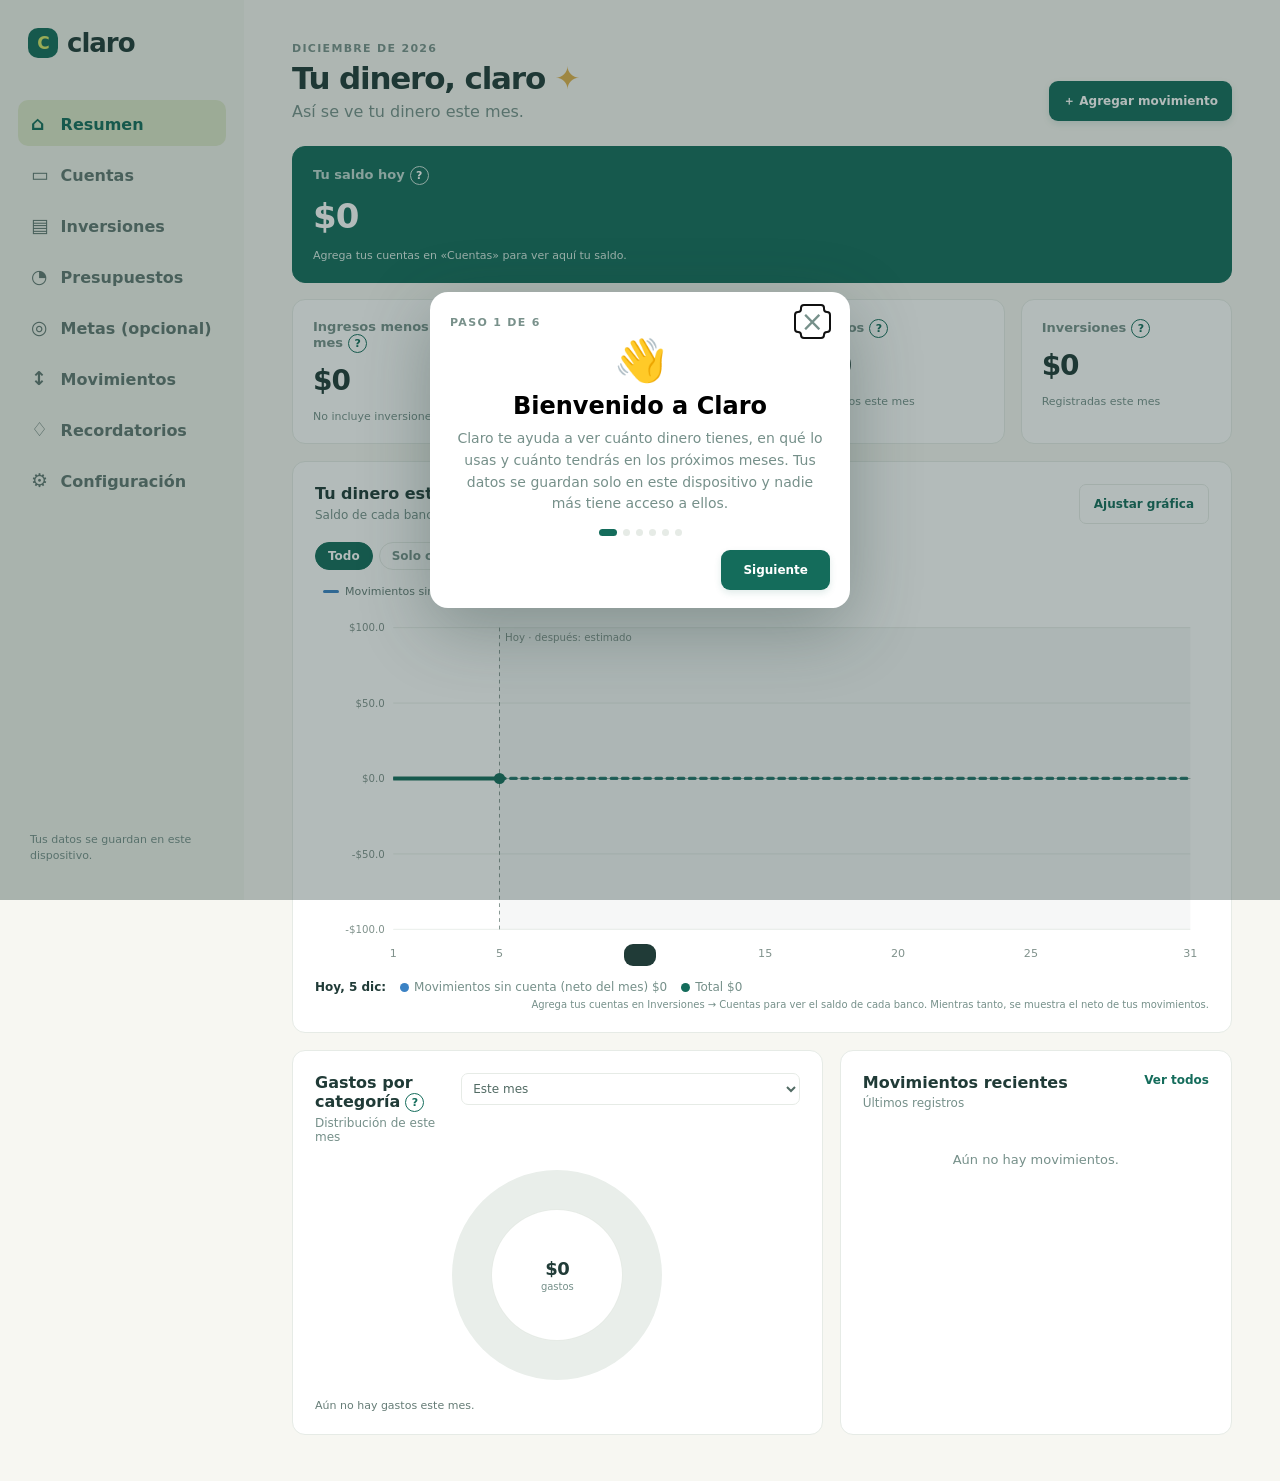
==== commit 31b8e708: "Tu dinero este mes: ver todo, solo cuentas o solo inversiones Co-Authored-By: Claude Opus 5.5 <norep" ====
--- a/index.html
+++ b/index.html
@@ -49,7 +49,7 @@
           </section>
           <section class="dashboard-grid">
             <article class="card spending-card"><div class="card-title"><div><h3>Gastos por categoría</h3><p>Distribución de este mes</p></div><select id="category-period" aria-label="Periodo"><option>Este mes</option></select></div><div class="pie-chart-wrap"><div class="category-chart" id="category-chart" role="img" aria-label="Gráfica de pastel de gastos por categoría"><div class="pie-center"><strong id="category-total">$0</strong><small>gastos</small></div></div></div><div class="legend" id="category-legend"></div></article>
-            <article class="card trend-card"><div class="card-title"><div><h3 id="money-chart-title">Tu dinero este mes</h3><p id="money-chart-subtitle">Saldo de cada banco y el total, del día 1 al último día del mes</p></div><button type="button" class="small-button" id="chart-settings-button" aria-expanded="false" aria-controls="chart-controls">Ajustar gráfica</button></div><div class="chart-controls" id="chart-controls" hidden><label>Qué mostrar<select id="chart-view"><option value="balance">Saldo de todo tu dinero</option><option value="flow">Ingresos, gastos y neto del mes</option></select></label><label class="balance-only">Líneas<select id="chart-lines"><option value="both">Cada banco y el total</option><option value="groups">Solo cada banco</option><option value="total">Solo el total</option></select></label><label class="balance-only">Una línea por<select id="chart-group"><option value="bank">Banco</option><option value="item">Cuenta o inversión</option></select></label><label class="balance-only">Después de hoy<select id="chart-projection"><option value="on">Mostrar estimado con tus planes</option><option value="off">No mostrar</option></select></label><label>Escala del eje vertical<select id="chart-scale"><option value="auto">Automática (ajustada a tus datos)</option><option value="zero">Empezar en $0</option><option value="manual">Manual</option></select></label><label class="manual-only">Mínimo (MXN)<input id="chart-min" type="number" step="any" inputmode="decimal" /></label><label class="manual-only">Máximo (MXN)<input id="chart-max" type="number" step="any" inputmode="decimal" /></label></div><div class="line-legend chart-legend" id="money-chart-legend"></div><div class="line-chart" id="line-chart"></div><p class="chart-readout" id="money-chart-readout"></p><p class="chart-footnote" id="money-chart-footnote"></p></article>
+            <article class="card trend-card"><div class="card-title"><div><h3 id="money-chart-title">Tu dinero este mes</h3><p id="money-chart-subtitle">Saldo de cada banco y el total, del día 1 al último día del mes</p></div><button type="button" class="small-button" id="chart-settings-button" aria-expanded="false" aria-controls="chart-controls">Ajustar gráfica</button></div><div class="chart-controls" id="chart-controls" hidden><label>Qué mostrar<select id="chart-view"><option value="balance">Saldo de todo tu dinero</option><option value="flow">Ingresos, gastos y neto del mes</option></select></label><label class="balance-only">Líneas<select id="chart-lines"><option value="both">Cada banco y el total</option><option value="groups">Solo cada banco</option><option value="total">Solo el total</option></select></label><label class="balance-only">Una línea por<select id="chart-group"><option value="bank">Banco</option><option value="item">Cuenta o inversión</option></select></label><label class="balance-only">Después de hoy<select id="chart-projection"><option value="on">Mostrar estimado con tus planes</option><option value="off">No mostrar</option></select></label><label>Escala del eje vertical<select id="chart-scale"><option value="auto">Automática (ajustada a tus datos)</option><option value="zero">Empezar en $0</option><option value="manual">Manual</option></select></label><label class="manual-only">Mínimo (MXN)<input id="chart-min" type="number" step="any" inputmode="decimal" /></label><label class="manual-only">Máximo (MXN)<input id="chart-max" type="number" step="any" inputmode="decimal" /></label></div><div class="period-chips" id="chart-include" role="group" aria-label="Qué dinero ver"><button type="button" data-include="all">Todo</button><button type="button" data-include="accounts">Solo cuentas</button><button type="button" data-include="investments">Solo inversiones</button></div><div class="line-legend chart-legend" id="money-chart-legend"></div><div class="line-chart" id="line-chart"></div><p class="chart-readout" id="money-chart-readout"></p><p class="chart-footnote" id="money-chart-footnote"></p></article>
             <article class="card recent-card"><div class="card-title"><div><h3>Movimientos recientes</h3><p>Últimos registros</p></div><a href="#movimientos" class="text-link">Ver todos</a></div><div id="recent-movements"></div></article>
           </section>
         </section>
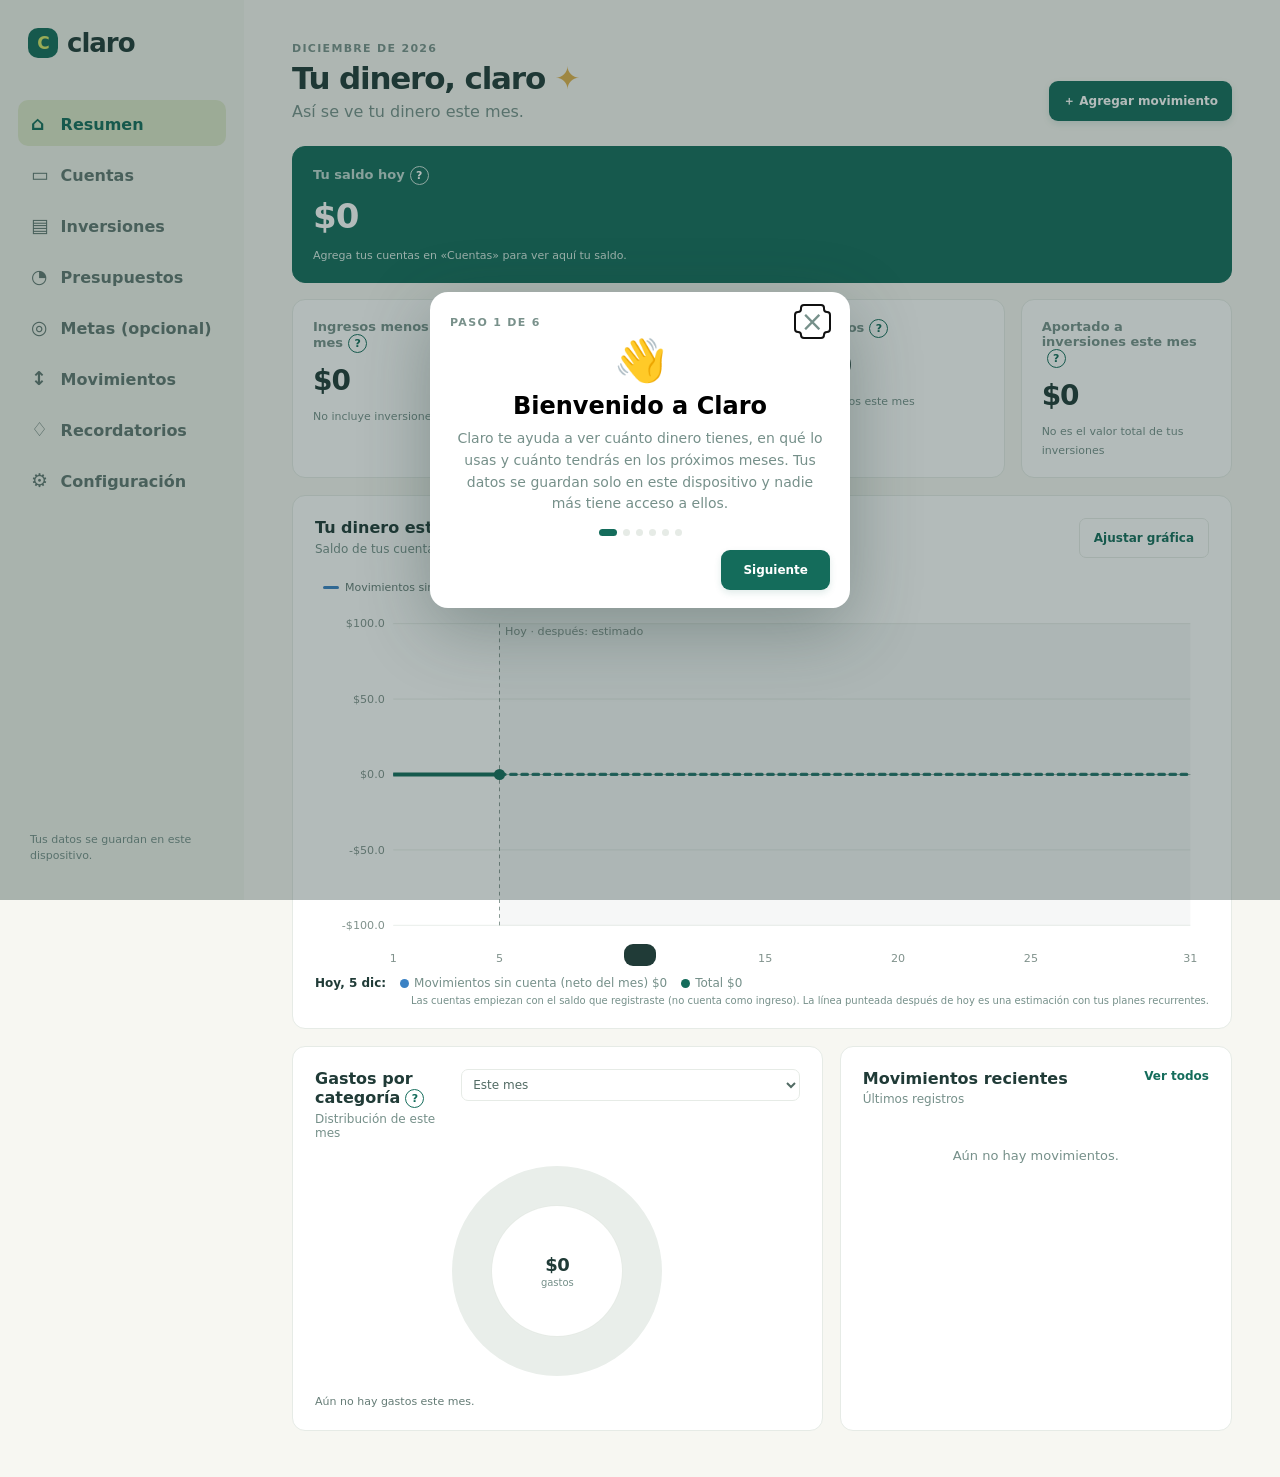
==== commit 42169bf5: "Coherencia: traspasos y pago de tarjeta, ahorro en Límites, columna de tarjetas, opciones combinable" ====
--- a/index.html
+++ b/index.html
@@ -45,16 +45,16 @@
             <article class="stat-card month-net"><p>Ingresos menos gastos del mes</p><strong id="balance-value">$0</strong><small id="balance-note">No incluye inversiones.</small></article>
             <article class="stat-card"><p>Ingresos</p><strong id="income-value">$0</strong><small class="positive">↑ Este mes</small></article>
             <article class="stat-card"><p>Gastos</p><strong id="expense-value">$0</strong><small id="expense-note">0 movimientos</small></article>
-            <article class="stat-card"><p>Inversiones</p><strong id="saving-value">$0</strong><small id="saving-note">Registradas este mes</small></article>
+            <article class="stat-card"><p>Aportado a inversiones este mes</p><strong id="saving-value">$0</strong><small id="saving-note">Registradas este mes</small></article>
           </section>
           <section class="dashboard-grid">
             <article class="card spending-card"><div class="card-title"><div><h3>Gastos por categoría</h3><p>Distribución de este mes</p></div><select id="category-period" aria-label="Periodo"><option>Este mes</option></select></div><div class="pie-chart-wrap"><div class="category-chart" id="category-chart" role="img" aria-label="Gráfica de pastel de gastos por categoría"><div class="pie-center"><strong id="category-total">$0</strong><small>gastos</small></div></div></div><div class="legend" id="category-legend"></div></article>
-            <article class="card trend-card"><div class="card-title"><div><h3 id="money-chart-title">Tu dinero este mes</h3><p id="money-chart-subtitle">Saldo de cada banco y el total, del día 1 al último día del mes</p></div><button type="button" class="small-button" id="chart-settings-button" aria-expanded="false" aria-controls="chart-controls">Ajustar gráfica</button></div><div class="chart-controls" id="chart-controls" hidden><label>Qué mostrar<select id="chart-view"><option value="balance">Saldo de todo tu dinero</option><option value="flow">Ingresos, gastos y neto del mes</option></select></label><label class="balance-only">Líneas<select id="chart-lines"><option value="both">Cada banco y el total</option><option value="groups">Solo cada banco</option><option value="total">Solo el total</option></select></label><label class="balance-only">Una línea por<select id="chart-group"><option value="bank">Banco</option><option value="item">Cuenta o inversión</option></select></label><label class="balance-only">Después de hoy<select id="chart-projection"><option value="on">Mostrar estimado con tus planes</option><option value="off">No mostrar</option></select></label><label>Escala del eje vertical<select id="chart-scale"><option value="auto">Automática (ajustada a tus datos)</option><option value="zero">Empezar en $0</option><option value="manual">Manual</option></select></label><label class="manual-only">Mínimo (MXN)<input id="chart-min" type="number" step="any" inputmode="decimal" /></label><label class="manual-only">Máximo (MXN)<input id="chart-max" type="number" step="any" inputmode="decimal" /></label></div><div class="period-chips" id="chart-include" role="group" aria-label="Qué dinero ver"><button type="button" data-include="all">Todo</button><button type="button" data-include="accounts">Solo cuentas</button><button type="button" data-include="investments">Solo inversiones</button></div><div class="line-legend chart-legend" id="money-chart-legend"></div><div class="line-chart" id="line-chart"></div><p class="chart-readout" id="money-chart-readout"></p><p class="chart-footnote" id="money-chart-footnote"></p></article>
+            <article class="card trend-card"><div class="card-title"><div><h3 id="money-chart-title">Tu dinero este mes</h3><p id="money-chart-subtitle">Saldo de cada banco y el total, del día 1 al último día del mes</p></div><button type="button" class="small-button" id="chart-settings-button" aria-expanded="false" aria-controls="chart-controls">Ajustar gráfica</button></div><div class="chart-controls" id="chart-controls" hidden><fieldset class="chart-show"><legend>Qué ver (puedes combinar)</legend><label class="check-label"><input type="checkbox" data-show="accounts" /> Saldo de tus cuentas</label><label class="check-label"><input type="checkbox" data-show="investments" /> Valor de tus inversiones</label><label class="check-label"><input type="checkbox" data-show="total" /> Total</label><label class="check-label"><input type="checkbox" data-show="income" /> Ingresos del mes (acumulados)</label><label class="check-label"><input type="checkbox" data-show="expense" /> Gastos del mes (acumulados)</label><label class="check-label"><input type="checkbox" data-show="net" /> Neto del mes (ingresos − gastos)</label><label class="check-label"><input type="checkbox" data-show="estimate" /> Estimado después de hoy</label></fieldset><label>Una línea por<select id="chart-group"><option value="bank">Banco (las tarjetas van aparte)</option><option value="item">Cuenta o inversión</option></select></label><label>Escala del eje vertical<select id="chart-scale"><option value="auto">Automática (ajustada a tus datos)</option><option value="zero">Empezar en $0</option><option value="manual">Manual</option></select></label><label class="manual-only">Mínimo (MXN)<input id="chart-min" type="number" step="any" inputmode="decimal" /></label><label class="manual-only">Máximo (MXN)<input id="chart-max" type="number" step="any" inputmode="decimal" /></label></div><div class="line-legend chart-legend" id="money-chart-legend"></div><div class="line-chart" id="line-chart"></div><p class="chart-readout" id="money-chart-readout"></p><p class="chart-footnote" id="money-chart-footnote"></p></article>
             <article class="card recent-card"><div class="card-title"><div><h3>Movimientos recientes</h3><p>Últimos registros</p></div><a href="#movimientos" class="text-link">Ver todos</a></div><div id="recent-movements"></div></article>
           </section>
         </section>
 
-        <section class="page" id="movimientos"><div class="section-heading"><div><div><p class="eyebrow">REGISTRO REAL</p><h2>Movimientos</h2><p>Registra aquí solo ingresos y gastos que ya ocurrieron; lo que esperas a futuro va en Presupuestos.</p></div></div><button class="primary-button open-movement">＋ Movimiento real</button></div><div class="card"><div class="filters"><select id="movement-type-filter"><option value="all">Todos los tipos</option><option value="expense">Gastos</option><option value="income">Ingresos</option><option value="investment">Inversiones</option></select><select id="movement-category-filter"><option value="all">Todas las categorías</option></select></div><div id="movement-list" class="movement-list"></div></div></section>
+        <section class="page" id="movimientos"><div class="section-heading"><div><div><p class="eyebrow">REGISTRO REAL</p><h2>Movimientos</h2><p>Registra aquí solo ingresos y gastos que ya ocurrieron; lo que esperas a futuro va en Presupuestos.</p></div></div><button class="primary-button open-movement">＋ Agregar movimiento</button></div><div class="card"><div class="filters"><select id="movement-type-filter"><option value="all">Todos los tipos</option><option value="expense">Gastos</option><option value="income">Ingresos</option><option value="investment">Inversiones</option><option value="transfer">Traspasos y pagos de tarjeta</option></select><select id="movement-category-filter"><option value="all">Todas las categorías</option></select></div><div id="movement-list" class="movement-list"></div></div></section>
         <section class="page" id="presupuestos"><div class="section-heading"><div><p class="eyebrow">PLANEACIÓN</p><h2>Presupuestos</h2></div><div class="button-pair"><button class="small-button" id="open-recurring">＋ Plan recurrente</button><button class="primary-button" id="open-budget">＋ Límite por categoría</button></div></div><div class="section-heading"><div><h2>Límites</h2></div></div><article class="card budget-sources-card" id="budget-sources-card"><div class="card-title"><div><h3>Tu dinero disponible al mes</h3><p>Cuánto tienes y cómo se reparte entre gastos recurrentes y límites</p></div></div><div class="budget-sources-grid"><div><div class="pie-chart-wrap"><div class="category-chart" id="budget-pie" role="img" aria-label="Dinero disponible y límites"><div class="pie-center"><strong id="budget-pie-total">$0</strong><small>disponible</small></div></div></div><p class="budget-pie-note" id="budget-pie-note"></p></div><div><div class="legend budget-pie-legend" id="budget-pie-legend"></div><details class="budget-sources-picker"><summary>Elegir de dónde sale tu dinero</summary><div id="budget-sources-list"></div></details></div></div></article><div id="budget-list" class="budget-list"></div><div class="section-heading"><div><h2>Planes recurrentes</h2></div></div><div id="recurring-list" class="budget-list"></div><article class="card projection-card recurring-projection"><div class="card-title"><div><h3>Proyección de tu presupuesto</h3><p>Ingresos, gastos (planes y límites), ahorro y lo que te queda</p></div></div><div id="recurring-chart"></div><div id="recurring-projection"></div></article></section>
         <section class="page" id="configuracion"><div class="section-heading"><div><p class="eyebrow">PREFERENCIAS</p><h2>Configuración</h2></div></div><article class="card preference-card settings-actions"><div class="settings-row"><span>Apariencia</span><button class="small-button" id="theme-button" aria-label="Activar modo oscuro" aria-pressed="false" title="Activar modo oscuro">Modo oscuro</button></div><div class="settings-row"><span>Recordatorios</span><button class="small-button" id="notification-button" title="Activar avisos al abrir la app">Activar notificaciones</button></div><label class="check-label"><input type="checkbox" id="reflect-default" /> Registrar aportaciones y retiros en Movimientos por defecto</label><div class="settings-row"><span>Respaldo</span><span class="button-pair"><button class="small-button" id="export-button">Descargar respaldo</button><button class="small-button" id="import-button">Cargar respaldo</button><input type="file" id="import-file" accept="application/json,.json" hidden /></span></div><div class="settings-row"><span>Avisos legales</span><a class="small-button" href="legal.html">Ver privacidad y términos</a></div><div class="settings-row"><span>Datos de esta app</span><button class="small-button danger-button" id="reset-button">Borrar mis datos</button></div></article></section>
         <section class="page" id="cuentas"><div class="section-heading"><div><p class="eyebrow">DÉBITO Y CRÉDITO</p><h2>Cuentas</h2></div><button class="primary-button" id="open-account">＋ Agregar cuenta</button></div><div class="capital-summary" id="accounts-summary"></div><article class="card capital-accounts"><div class="card-title"><div><h3>Tus cuentas</h3></div></div><div id="account-list" class="account-list"></div></article><article class="card projection-card accounts-projection-card"><div class="card-title"><div><h3>Saldo de tus cuentas en el tiempo</h3><p>Débito: tu saldo · Crédito: lo que debes (en negativo). Incluye tus planes recurrentes.</p></div><select id="accounts-horizon" aria-label="Periodo de la gráfica de cuentas"><option value="1">1 mes</option><option value="3">3 meses</option><option value="6">6 meses</option><option value="12">1 año</option></select></div><div id="accounts-chart"></div></article></section>
@@ -64,7 +64,7 @@
       </main>
     </div>
 
-    <dialog id="movement-dialog"><form method="dialog" id="movement-form"><div class="dialog-head"><div><p class="eyebrow">NUEVO REGISTRO</p><h2>Agregar movimiento</h2></div><button class="close-dialog" value="cancel">×</button></div><label>Tipo<select name="type" id="movement-type"><option value="expense">Gasto</option><option value="income">Ingreso</option><option value="investment">Inversión</option></select></label><label>Concepto<input name="title" placeholder="Ej. Supermercado" required maxlength="50" /></label><div class="two-cols"><label>Monto (MXN)<input name="amount" type="number" min="1" step="0.01" placeholder="$0.00" required /></label><label>Fecha<input name="date" type="date" required /></label></div><label>Categoría<select name="category" id="movement-category" required></select></label><label id="movement-account-label">Cuenta<select name="accountId" id="movement-account"></select></label><label>Nota <span class="optional">opcional</span><input name="note" placeholder="Algún detalle que quieras recordar" maxlength="100" /></label><button class="primary-button submit-button" value="default">Guardar movimiento</button></form></dialog>
+    <dialog id="movement-dialog"><form method="dialog" id="movement-form"><div class="dialog-head"><div><p class="eyebrow">NUEVO REGISTRO</p><h2>Agregar movimiento</h2></div><button class="close-dialog" value="cancel">×</button></div><label>Tipo<select name="type" id="movement-type"><option value="expense">Gasto</option><option value="income">Ingreso</option><option value="investment">Inversión</option><option value="transfer">Pagar tarjeta o pasar entre cuentas</option></select></label><label>Concepto<input name="title" placeholder="Ej. Supermercado" required maxlength="50" /></label><div class="two-cols"><label>Monto (MXN)<input name="amount" type="number" min="1" step="0.01" placeholder="$0.00" required /></label><label>Fecha<input name="date" type="date" required /></label></div><label>Categoría<select name="category" id="movement-category" required></select></label><label id="movement-account-label"><span id="movement-account-title">Cuenta</span><select name="accountId" id="movement-account"></select></label><label id="movement-to-label" hidden>¿A qué cuenta va? (por ejemplo, tu tarjeta)<select name="toAccountId" id="movement-to-account"></select></label><label>Nota <span class="optional">opcional</span><input name="note" placeholder="Algún detalle que quieras recordar" maxlength="100" /></label><button class="primary-button submit-button" value="default">Guardar movimiento</button></form></dialog>
     <dialog id="budget-dialog"><form method="dialog" id="budget-form"><div class="dialog-head"><h2>Nuevo límite</h2><button class="close-dialog" value="cancel">×</button></div><input type="hidden" name="budgetId" /><label>Categoría<select name="category" class="expense-categories" required></select></label><label>Tipo<select name="kind"><option value="fixed">Fijo</option><option value="variable">Variable</option></select></label><label>Frecuencia<select name="period"><option value="weekly">Semanal</option><option value="monthly" selected>Mensual</option><option value="yearly">Anual</option></select></label><label>Límite (MXN)<input name="limit" type="number" min="1" required /></label><button class="primary-button submit-button">Guardar</button></form></dialog>
     <dialog id="goal-dialog"><form method="dialog" id="goal-form"><div class="dialog-head"><h2>Nueva meta</h2><button class="close-dialog" value="cancel">×</button></div><input type="hidden" name="goalId" /><label>Nombre<input name="name" placeholder="Ej. Fondo de emergencia" required /></label><div class="two-cols"><label>Objetivo (MXN)<input name="target" type="number" min="1" required /></label><label>Ya ahorrado<input name="current" type="number" min="0" value="0" required /></label></div><label>¿Dónde se guarda el ahorro?<select name="linkType"><option value="none">En ningún lugar en particular</option><option value="account">En una cuenta de débito o ahorro</option><option value="investment">En una inversión</option><option value="interest">Intereses estimados de una inversión</option><option value="portfolio">Todo el portafolio (saldo estimado)</option></select></label><label id="goal-account-label" hidden>¿Qué cuenta?<select name="accountId" id="goal-account"></select></label><p class="form-warning" id="goal-account-warning" hidden></p><label id="goal-investment-label" hidden>¿Qué inversión?<select name="investmentId" id="goal-investment"></select></label><label id="goal-origin-label" hidden>¿De dónde sale el dinero?<select name="originAccountId" id="goal-origin"></select></label><button class="primary-button submit-button">Guardar</button></form></dialog>
     <dialog id="reminder-dialog"><form method="dialog" id="reminder-form"><div class="dialog-head"><h2>Nuevo recordatorio</h2><button class="close-dialog" value="cancel">×</button></div><label>¿Qué necesitas recordar?<input name="title" placeholder="Ej. Pagar renta" required /></label><label>Fecha<input name="date" type="date" required /></label><label>Tipo<select name="kind"><option value="payment">Pago</option><option value="habit">Hábito</option><option value="review">Revisión</option></select></label><label>Se repite<select name="repeat"><option value="none">Solo una vez</option><option value="daily">Cada día</option><option value="weekly">Cada semana</option><option value="biweekly">Cada quincena (14 días)</option><option value="monthly">Cada mes</option><option value="yearly">Cada año</option></select></label><button class="primary-button submit-button">Crear recordatorio</button></form></dialog>
--- a/guidance.css
+++ b/guidance.css
@@ -55,3 +55,8 @@
 .accounts-projection-card{margin-top:16px}.account-balances td small,.account-balances th small{display:block;font-weight:500;margin-top:2px}.credit-usage{margin:12px 0}.credit-usage-head{display:flex;justify-content:space-between;gap:8px;flex-wrap:wrap;font-size:12px;margin-bottom:6px}.credit-usage-head span{color:var(--muted)}.credit-usage-bar{height:10px;border-radius:6px;background:var(--line);overflow:hidden}.credit-usage-bar i{display:block;height:100%;border-radius:6px}#accounts-summary .capital-stat small+small{margin-top:4px}
 .period-chips button{-webkit-tap-highlight-color:transparent}.period-chips button:focus{outline:none}.period-chips button:focus-visible{outline:2px solid var(--green);outline-offset:2px}
 #accounts-summary{grid-template-columns:repeat(3,minmax(0,1fr))}#accounts-summary .accounts-total strong{font-size:26px}#accounts-summary .capital-stat small+small,#accounts-summary .capital-stat strong+small{margin-top:5px}@media(max-width:800px){#accounts-summary{grid-template-columns:repeat(2,minmax(0,1fr))}#accounts-summary .accounts-total{grid-column:1/-1}}
+.period-chips .estimate-chip{border-style:dashed}.period-chips .estimate-chip.active{background:transparent;color:var(--green);border-color:var(--green);border-style:solid}body[data-theme="dark"] .period-chips .estimate-chip.active{color:#8fd8c4;border-color:#8fd8c4}
+.chart-show{border:1px solid var(--line);border-radius:10px;padding:10px 12px;margin:0;display:grid;grid-template-columns:repeat(auto-fit,minmax(200px,1fr));gap:8px 14px;grid-column:1/-1}.chart-show legend{font-size:12px;font-weight:750;color:var(--muted);padding:0 4px}.chart-show .check-label{font-size:13px}
+.anchor-dialog{max-width:420px}.anchor-dialog p{line-height:1.5}.anchor-actions{display:flex;flex-direction:column;gap:8px;margin-top:14px}
+@media(max-width:700px){.line-legend,.legend-toggle{font-size:13px}.projection-lines-legend{font-size:12.5px}.chart-readout{font-size:13.5px}.chart-footnote{font-size:12px}.legend-item{font-size:13px}.investment-forecast>p{font-size:12.5px}}
+.anchor-dialog{padding:22px;border-radius:16px;background:var(--card);color:var(--ink);border:1px solid var(--line);width:min(420px,calc(100vw - 32px))}.anchor-dialog h2{font-size:20px;margin:0 0 8px}.anchor-dialog::backdrop{background:rgba(10,20,18,.55)}
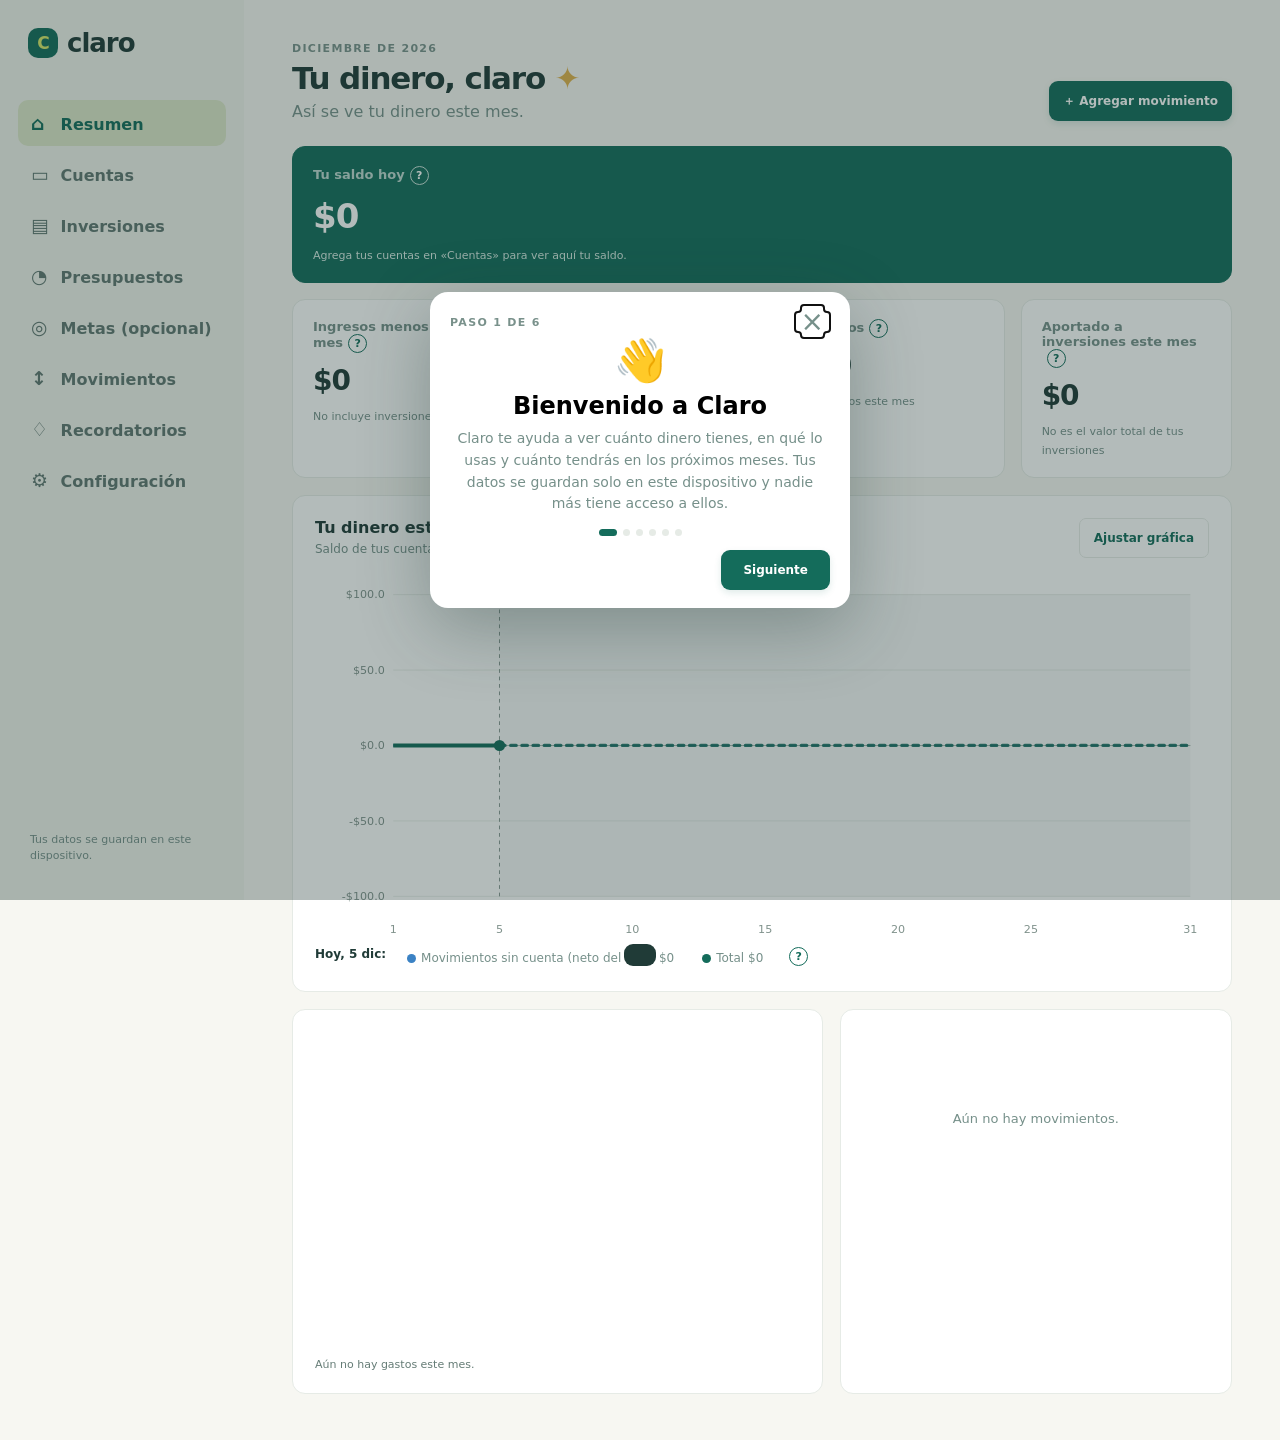
==== commit 8a0cec62: "Saldo de tus cuentas: explicación en «?», lista de planes incluidos y opción de restar límites Co-Au" ====
--- a/index.html
+++ b/index.html
@@ -57,7 +57,7 @@
         <section class="page" id="movimientos"><div class="section-heading"><div><div><p class="eyebrow">REGISTRO REAL</p><h2>Movimientos</h2><p>Registra aquí solo ingresos y gastos que ya ocurrieron; lo que esperas a futuro va en Presupuestos.</p></div></div><button class="primary-button open-movement">＋ Agregar movimiento</button></div><div class="card"><div class="filters"><select id="movement-type-filter"><option value="all">Todos los tipos</option><option value="expense">Gastos</option><option value="income">Ingresos</option><option value="investment">Inversiones</option><option value="transfer">Traspasos y pagos de tarjeta</option></select><select id="movement-category-filter"><option value="all">Todas las categorías</option></select></div><div id="movement-list" class="movement-list"></div></div></section>
         <section class="page" id="presupuestos"><div class="section-heading"><div><p class="eyebrow">PLANEACIÓN</p><h2>Presupuestos</h2></div><div class="button-pair"><button class="small-button" id="open-recurring">＋ Plan recurrente</button><button class="primary-button" id="open-budget">＋ Límite por categoría</button></div></div><div class="section-heading"><div><h2>Límites</h2></div></div><article class="card budget-sources-card" id="budget-sources-card"><div class="card-title"><div><h3>Tu dinero disponible al mes</h3><p>Cuánto tienes y cómo se reparte entre gastos recurrentes y límites</p></div></div><div class="budget-sources-grid"><div><div class="pie-chart-wrap"><div class="category-chart" id="budget-pie" role="img" aria-label="Dinero disponible y límites"><div class="pie-center"><strong id="budget-pie-total">$0</strong><small>disponible</small></div></div></div><p class="budget-pie-note" id="budget-pie-note"></p></div><div><div class="legend budget-pie-legend" id="budget-pie-legend"></div><details class="budget-sources-picker"><summary>Elegir de dónde sale tu dinero</summary><div id="budget-sources-list"></div></details></div></div></article><div id="budget-list" class="budget-list"></div><div class="section-heading"><div><h2>Planes recurrentes</h2></div></div><div id="recurring-list" class="budget-list"></div><article class="card projection-card recurring-projection"><div class="card-title"><div><h3>Proyección de tu presupuesto</h3><p>Ingresos, gastos (planes y límites), ahorro y lo que te queda</p></div></div><div id="recurring-chart"></div><div id="recurring-projection"></div></article></section>
         <section class="page" id="configuracion"><div class="section-heading"><div><p class="eyebrow">PREFERENCIAS</p><h2>Configuración</h2></div></div><article class="card preference-card settings-actions"><div class="settings-row"><span>Apariencia</span><button class="small-button" id="theme-button" aria-label="Activar modo oscuro" aria-pressed="false" title="Activar modo oscuro">Modo oscuro</button></div><div class="settings-row"><span>Recordatorios</span><button class="small-button" id="notification-button" title="Activar avisos al abrir la app">Activar notificaciones</button></div><label class="check-label"><input type="checkbox" id="reflect-default" /> Registrar aportaciones y retiros en Movimientos por defecto</label><div class="settings-row"><span>Respaldo</span><span class="button-pair"><button class="small-button" id="export-button">Descargar respaldo</button><button class="small-button" id="import-button">Cargar respaldo</button><input type="file" id="import-file" accept="application/json,.json" hidden /></span></div><div class="settings-row"><span>Avisos legales</span><a class="small-button" href="legal.html">Ver privacidad y términos</a></div><div class="settings-row"><span>Datos de esta app</span><button class="small-button danger-button" id="reset-button">Borrar mis datos</button></div></article></section>
-        <section class="page" id="cuentas"><div class="section-heading"><div><p class="eyebrow">DÉBITO Y CRÉDITO</p><h2>Cuentas</h2></div><button class="primary-button" id="open-account">＋ Agregar cuenta</button></div><div class="capital-summary" id="accounts-summary"></div><article class="card capital-accounts"><div class="card-title"><div><h3>Tus cuentas</h3></div></div><div id="account-list" class="account-list"></div></article><article class="card projection-card accounts-projection-card"><div class="card-title"><div><h3>Saldo de tus cuentas en el tiempo</h3><p>Débito: tu saldo · Crédito: lo que debes (en negativo). Incluye tus planes recurrentes.</p></div><select id="accounts-horizon" aria-label="Periodo de la gráfica de cuentas"><option value="1">1 mes</option><option value="3">3 meses</option><option value="6">6 meses</option><option value="12">1 año</option></select></div><div id="accounts-chart"></div></article></section>
+        <section class="page" id="cuentas"><div class="section-heading"><div><p class="eyebrow">DÉBITO Y CRÉDITO</p><h2>Cuentas</h2></div><button class="primary-button" id="open-account">＋ Agregar cuenta</button></div><div class="capital-summary" id="accounts-summary"></div><article class="card capital-accounts"><div class="card-title"><div><h3>Tus cuentas</h3></div></div><div id="account-list" class="account-list"></div></article><article class="card projection-card accounts-projection-card"><div class="card-title"><div><h3>Saldo de tus cuentas en el tiempo</h3></div><select id="accounts-horizon" aria-label="Periodo de la gráfica de cuentas"><option value="1">1 mes</option><option value="3">3 meses</option><option value="6">6 meses</option><option value="12">1 año</option></select></div><div id="accounts-chart"></div></article></section>
         <section class="page" id="capital"><div class="section-heading"><div><p class="eyebrow">TU PORTAFOLIO</p><h2>Inversiones</h2></div><button class="primary-button" id="open-investment">＋ Agregar inversión</button></div><div class="capital-summary" id="capital-summary"></div><section class="portfolio-section"><div class="section-heading"><div><h2>Portafolio</h2></div><button class="primary-button" id="open-investment-operation">＋ Aportar o retirar</button></div><div class="portfolio-grid"><article class="card portfolio-composition"><div class="card-title"><div><h3>Distribución</h3></div></div><div class="pie-chart-wrap"><div class="category-chart portfolio-pie" id="portfolio-chart" role="img" aria-label="Distribución del portafolio"><div class="pie-center"><strong id="portfolio-chart-total">$0</strong><small>portafolio</small></div></div></div><div class="legend" id="portfolio-legend"></div></article><article class="card projection-card"><div class="card-title"><div><h3>Proyección</h3></div><select id="projection-horizon" aria-label="Horizonte de la proyección"><option value="3">3 meses</option><option value="6">6 meses</option><option value="12">1 año</option><option value="24">2 años</option><option value="60">5 años</option><option value="120">10 años</option><option value="maturity">Hasta el plazo de cada inversión</option></select></div><div id="projection-list" class="projection-list"></div><p class="projection-note">Estimación, no garantía.</p></article></div><div class="section-heading investment-heading"><div><h2>Productos</h2></div></div><div id="investment-list" class="investment-list"></div></section></section>
         <section class="page" id="metas"><div class="section-heading"><div><p class="eyebrow">TU FUTURO</p><h2>Metas</h2><p>Convierte tus planes en avances visibles.</p></div><button class="primary-button" id="open-goal">＋ Crear meta</button></div><div id="goal-list" class="goal-list"></div></section>
         <section class="page" id="recordatorios"><div class="section-heading"><div><p class="eyebrow">NO OLVIDES</p><h2>Recordatorios</h2><p>Recibe avisos de pagos y fechas importantes.</p></div><button class="primary-button" id="open-reminder">＋ Crear recordatorio</button></div><div id="reminder-list" class="reminder-list"></div></section>
--- a/guidance.css
+++ b/guidance.css
@@ -60,3 +60,5 @@
 .anchor-dialog{max-width:420px}.anchor-dialog p{line-height:1.5}.anchor-actions{display:flex;flex-direction:column;gap:8px;margin-top:14px}
 @media(max-width:700px){.line-legend,.legend-toggle{font-size:13px}.projection-lines-legend{font-size:12.5px}.chart-readout{font-size:13.5px}.chart-footnote{font-size:12px}.legend-item{font-size:13px}.investment-forecast>p{font-size:12.5px}}
 .anchor-dialog{padding:22px;border-radius:16px;background:var(--card);color:var(--ink);border:1px solid var(--line);width:min(420px,calc(100vw - 32px))}.anchor-dialog h2{font-size:20px;margin:0 0 8px}.anchor-dialog::backdrop{background:rgba(10,20,18,.55)}
+.chart-readout .readout-toggle{font-size:inherit;padding:3px 6px;gap:5px;color:inherit}.chart-readout .readout-toggle i{width:9px;height:9px;border-radius:50%}.chart-readout .help-popover{flex-basis:100%}
+.accounts-limits-toggle{font-size:13px;margin:4px 0 10px}.projection-lines-legend .help-popover{flex-basis:100%}
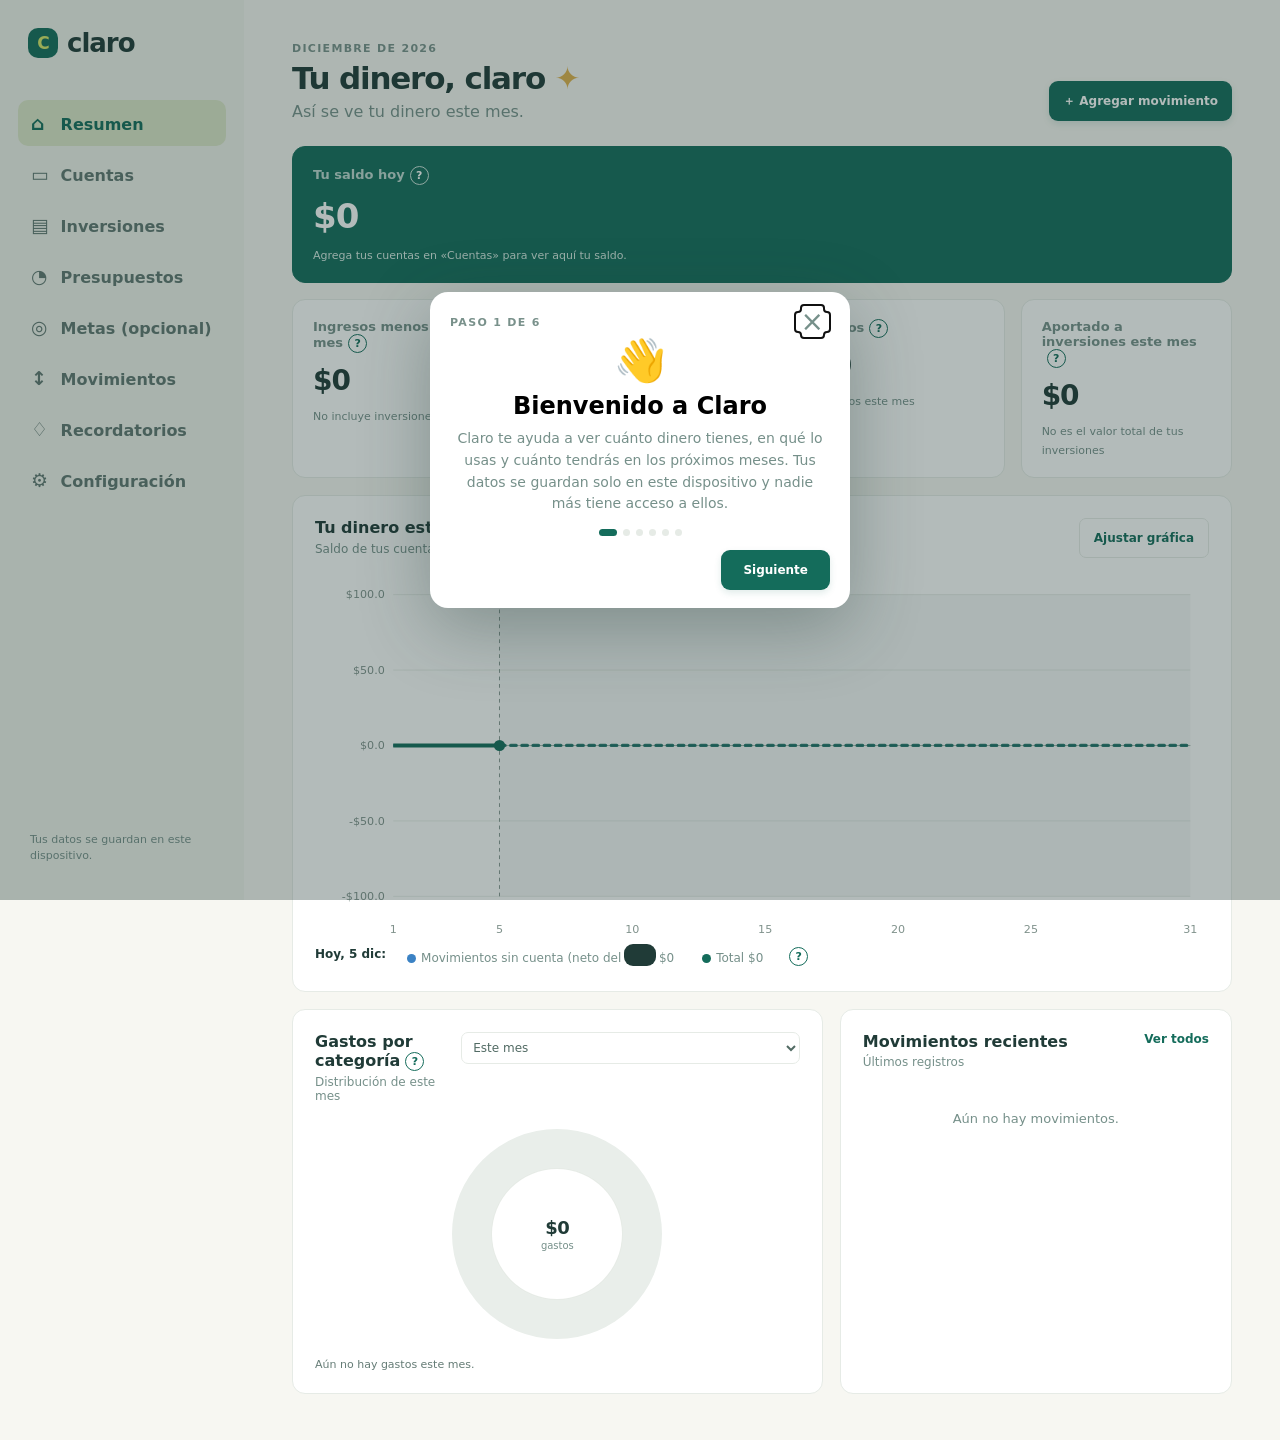
==== commit 9c74852e: "Pregunta antes de descargar actualizaciones y muestra su tamaño Co-Authored-By: Claude Opus 5.5 <nor" ====
--- a/index.html
+++ b/index.html
@@ -56,7 +56,7 @@
 
         <section class="page" id="movimientos"><div class="section-heading"><div><div><p class="eyebrow">REGISTRO REAL</p><h2>Movimientos</h2><p>Registra aquí solo ingresos y gastos que ya ocurrieron; lo que esperas a futuro va en Presupuestos.</p></div></div><button class="primary-button open-movement">＋ Agregar movimiento</button></div><div class="card"><div class="filters"><select id="movement-type-filter"><option value="all">Todos los tipos</option><option value="expense">Gastos</option><option value="income">Ingresos</option><option value="investment">Inversiones</option><option value="transfer">Traspasos y pagos de tarjeta</option></select><select id="movement-category-filter"><option value="all">Todas las categorías</option></select></div><div id="movement-list" class="movement-list"></div></div></section>
         <section class="page" id="presupuestos"><div class="section-heading"><div><p class="eyebrow">PLANEACIÓN</p><h2>Presupuestos</h2></div><div class="button-pair"><button class="small-button" id="open-recurring">＋ Plan recurrente</button><button class="primary-button" id="open-budget">＋ Límite por categoría</button></div></div><div class="section-heading"><div><h2>Límites</h2></div></div><article class="card budget-sources-card" id="budget-sources-card"><div class="card-title"><div><h3>Tu dinero disponible al mes</h3><p>Cuánto tienes y cómo se reparte entre gastos recurrentes y límites</p></div></div><div class="budget-sources-grid"><div><div class="pie-chart-wrap"><div class="category-chart" id="budget-pie" role="img" aria-label="Dinero disponible y límites"><div class="pie-center"><strong id="budget-pie-total">$0</strong><small>disponible</small></div></div></div><p class="budget-pie-note" id="budget-pie-note"></p></div><div><div class="legend budget-pie-legend" id="budget-pie-legend"></div><details class="budget-sources-picker"><summary>Elegir de dónde sale tu dinero</summary><div id="budget-sources-list"></div></details></div></div></article><div id="budget-list" class="budget-list"></div><div class="section-heading"><div><h2>Planes recurrentes</h2></div></div><div id="recurring-list" class="budget-list"></div><article class="card projection-card recurring-projection"><div class="card-title"><div><h3>Proyección de tu presupuesto</h3><p>Ingresos, gastos (planes y límites), ahorro y lo que te queda</p></div></div><div id="recurring-chart"></div><div id="recurring-projection"></div></article></section>
-        <section class="page" id="configuracion"><div class="section-heading"><div><p class="eyebrow">PREFERENCIAS</p><h2>Configuración</h2></div></div><article class="card preference-card settings-actions"><div class="settings-row"><span>Apariencia</span><button class="small-button" id="theme-button" aria-label="Activar modo oscuro" aria-pressed="false" title="Activar modo oscuro">Modo oscuro</button></div><div class="settings-row"><span>Recordatorios</span><button class="small-button" id="notification-button" title="Activar avisos al abrir la app">Activar notificaciones</button></div><label class="check-label"><input type="checkbox" id="reflect-default" /> Registrar aportaciones y retiros en Movimientos por defecto</label><div class="settings-row"><span>Respaldo</span><span class="button-pair"><button class="small-button" id="export-button">Descargar respaldo</button><button class="small-button" id="import-button">Cargar respaldo</button><input type="file" id="import-file" accept="application/json,.json" hidden /></span></div><div class="settings-row"><span>Avisos legales</span><a class="small-button" href="legal.html">Ver privacidad y términos</a></div><div class="settings-row"><span>Datos de esta app</span><button class="small-button danger-button" id="reset-button">Borrar mis datos</button></div></article></section>
+        <section class="page" id="configuracion"><div class="section-heading"><div><p class="eyebrow">PREFERENCIAS</p><h2>Configuración</h2></div></div><article class="card preference-card settings-actions"><div class="settings-row"><span>Apariencia</span><button class="small-button" id="theme-button" aria-label="Activar modo oscuro" aria-pressed="false" title="Activar modo oscuro">Modo oscuro</button></div><div class="settings-row"><span>Recordatorios</span><button class="small-button" id="notification-button" title="Activar avisos al abrir la app">Activar notificaciones</button></div><label class="check-label"><input type="checkbox" id="reflect-default" /> Registrar aportaciones y retiros en Movimientos por defecto</label><div class="settings-row"><span>Respaldo</span><span class="button-pair"><button class="small-button" id="export-button">Descargar respaldo</button><button class="small-button" id="import-button">Cargar respaldo</button><input type="file" id="import-file" accept="application/json,.json" hidden /></span></div><div class="settings-row"><span>Actualizaciones<small class="update-status" id="update-status"></small></span><button class="small-button" id="update-check" type="button">Buscar actualización</button></div><div class="settings-row"><span>Avisos legales</span><a class="small-button" href="legal.html">Ver privacidad y términos</a></div><div class="settings-row"><span>Datos de esta app</span><button class="small-button danger-button" id="reset-button">Borrar mis datos</button></div></article></section>
         <section class="page" id="cuentas"><div class="section-heading"><div><p class="eyebrow">DÉBITO Y CRÉDITO</p><h2>Cuentas</h2></div><button class="primary-button" id="open-account">＋ Agregar cuenta</button></div><div class="capital-summary" id="accounts-summary"></div><article class="card capital-accounts"><div class="card-title"><div><h3>Tus cuentas</h3></div></div><div id="account-list" class="account-list"></div></article><article class="card projection-card accounts-projection-card"><div class="card-title"><div><h3>Saldo de tus cuentas en el tiempo</h3></div><select id="accounts-horizon" aria-label="Periodo de la gráfica de cuentas"><option value="1">1 mes</option><option value="3">3 meses</option><option value="6">6 meses</option><option value="12">1 año</option></select></div><div id="accounts-chart"></div></article></section>
         <section class="page" id="capital"><div class="section-heading"><div><p class="eyebrow">TU PORTAFOLIO</p><h2>Inversiones</h2></div><button class="primary-button" id="open-investment">＋ Agregar inversión</button></div><div class="capital-summary" id="capital-summary"></div><section class="portfolio-section"><div class="section-heading"><div><h2>Portafolio</h2></div><button class="primary-button" id="open-investment-operation">＋ Aportar o retirar</button></div><div class="portfolio-grid"><article class="card portfolio-composition"><div class="card-title"><div><h3>Distribución</h3></div></div><div class="pie-chart-wrap"><div class="category-chart portfolio-pie" id="portfolio-chart" role="img" aria-label="Distribución del portafolio"><div class="pie-center"><strong id="portfolio-chart-total">$0</strong><small>portafolio</small></div></div></div><div class="legend" id="portfolio-legend"></div></article><article class="card projection-card"><div class="card-title"><div><h3>Proyección</h3></div><select id="projection-horizon" aria-label="Horizonte de la proyección"><option value="3">3 meses</option><option value="6">6 meses</option><option value="12">1 año</option><option value="24">2 años</option><option value="60">5 años</option><option value="120">10 años</option><option value="maturity">Hasta el plazo de cada inversión</option></select></div><div id="projection-list" class="projection-list"></div><p class="projection-note">Estimación, no garantía.</p></article></div><div class="section-heading investment-heading"><div><h2>Productos</h2></div></div><div id="investment-list" class="investment-list"></div></section></section>
         <section class="page" id="metas"><div class="section-heading"><div><p class="eyebrow">TU FUTURO</p><h2>Metas</h2><p>Convierte tus planes en avances visibles.</p></div><button class="primary-button" id="open-goal">＋ Crear meta</button></div><div id="goal-list" class="goal-list"></div></section>
@@ -74,7 +74,7 @@
     <dialog id="recurring-dialog"><form method="dialog" id="recurring-form"><div class="dialog-head"><h2>Ingreso o gasto planeado</h2><button class="close-dialog" value="cancel">×</button></div><p class="form-help">Es una previsión, no un movimiento real. Para gastos variables, el monto funciona como tope por ocurrencia; cuando ocurra, registra el gasto real en Movimientos.</p><input type="hidden" name="planId" /><label>Tipo<select name="type"><option value="income">Ingreso (nómina, freelance)</option><option value="expense">Gasto (renta, comida)</option><option value="investment">Pasar dinero: ahorro, inversión o pago de tarjeta</option></select></label><label>Comportamiento<select name="kind"><option value="fixed">Fijo (monto esperado)</option><option value="variable">Variable (monto máximo)</option></select></label><label>Concepto<input name="title" placeholder="Ej. nómina, renta o comida" required maxlength="50" /></label><div class="two-cols"><label>Monto cada vez (MXN)<input name="amount" type="number" min="0.01" step="0.01" required /></label><label>Frecuencia<select name="frequency"><option value="weekly">Semanal</option><option value="biweekly">Quincenal</option><option value="monthly">Mensual</option><option value="yearly">Anual</option></select></label></div><label>Comienza el<input name="startDate" type="date" required /></label><button class="primary-button submit-button">Guardar plan</button></form></dialog>
     <dialog id="repay-dialog"><form method="dialog" id="repay-form"><div class="dialog-head"><div><p class="eyebrow">LÍMITE SUPERADO</p><h2>Plan para reponer</h2></div><button class="close-dialog" value="cancel">×</button></div><input type="hidden" name="budgetId" /><p class="repay-summary" id="repay-summary"></p><label>Tomar el dinero de<select name="sourcePlanId" id="repay-source" required></select></label><label>En cuántos pagos<select name="payments" id="repay-payments"><option value="1">1 pago</option><option value="2" selected>2 pagos</option><option value="3">3 pagos</option><option value="4">4 pagos</option><option value="6">6 pagos</option></select></label><p class="repay-preview" id="repay-preview"></p><button class="primary-button submit-button">Crear plan para reponer</button></form></dialog>
     <div class="toast" id="toast" role="status"></div>
-    <div class="update-banner" id="update-banner" role="status" hidden><span>Hay una nueva versión de Claro.</span><button class="small-button" id="update-button">Actualizar</button></div>
+    <div class="update-banner" id="update-banner" role="status" hidden><span id="update-text">Hay una nueva versión de Claro.</span><span class="update-actions"><button class="small-button" id="update-later" type="button">Ahora no</button><button class="small-button" id="update-button" type="button">Descargar</button></span></div>
     <script src="app.js"></script>
   </body>
 </html>
--- a/guidance.css
+++ b/guidance.css
@@ -62,3 +62,7 @@
 .anchor-dialog{padding:22px;border-radius:16px;background:var(--card);color:var(--ink);border:1px solid var(--line);width:min(420px,calc(100vw - 32px))}.anchor-dialog h2{font-size:20px;margin:0 0 8px}.anchor-dialog::backdrop{background:rgba(10,20,18,.55)}
 .chart-readout .readout-toggle{font-size:inherit;padding:3px 6px;gap:5px;color:inherit}.chart-readout .readout-toggle i{width:9px;height:9px;border-radius:50%}.chart-readout .help-popover{flex-basis:100%}
 .accounts-limits-toggle{font-size:13px;margin:4px 0 10px}.projection-lines-legend .help-popover{flex-basis:100%}
+.chart-toggles{margin-top:10px;align-items:center}.chart-toggles .legend-toggle{font-size:inherit;color:inherit}.chart-toggles .legend-toggle i{width:14px;height:3px;border-radius:2px;display:inline-block}.chart-toggles .help-popover{flex-basis:100%}.limit-row th,.limit-row td{color:var(--muted);font-weight:500}
+#budget-pie{position:relative}#budget-pie .credit-arc{position:absolute;inset:-1px;width:calc(100% + 2px);height:calc(100% + 2px);pointer-events:none}#budget-pie .pie-center{position:relative;z-index:1}.credit-stripes-bg{fill:#fff}body[data-theme="dark"] .credit-stripes-bg{fill:#1c2725}.credit-dot{background:repeating-linear-gradient(45deg,#d64545 0 2px,transparent 2px 5px);border:1.5px solid #d64545}
+
+.update-banner{flex-wrap:wrap;justify-content:flex-end}.update-banner #update-text{flex:1 1 180px}.update-actions{display:flex;gap:8px}.update-banner #update-later{background:transparent;color:inherit;border-color:currentColor}.update-banner button:disabled{opacity:.6}.update-status{display:block;font-size:12px;color:var(--muted);font-weight:400;margin-top:2px}.update-status:empty{display:none}
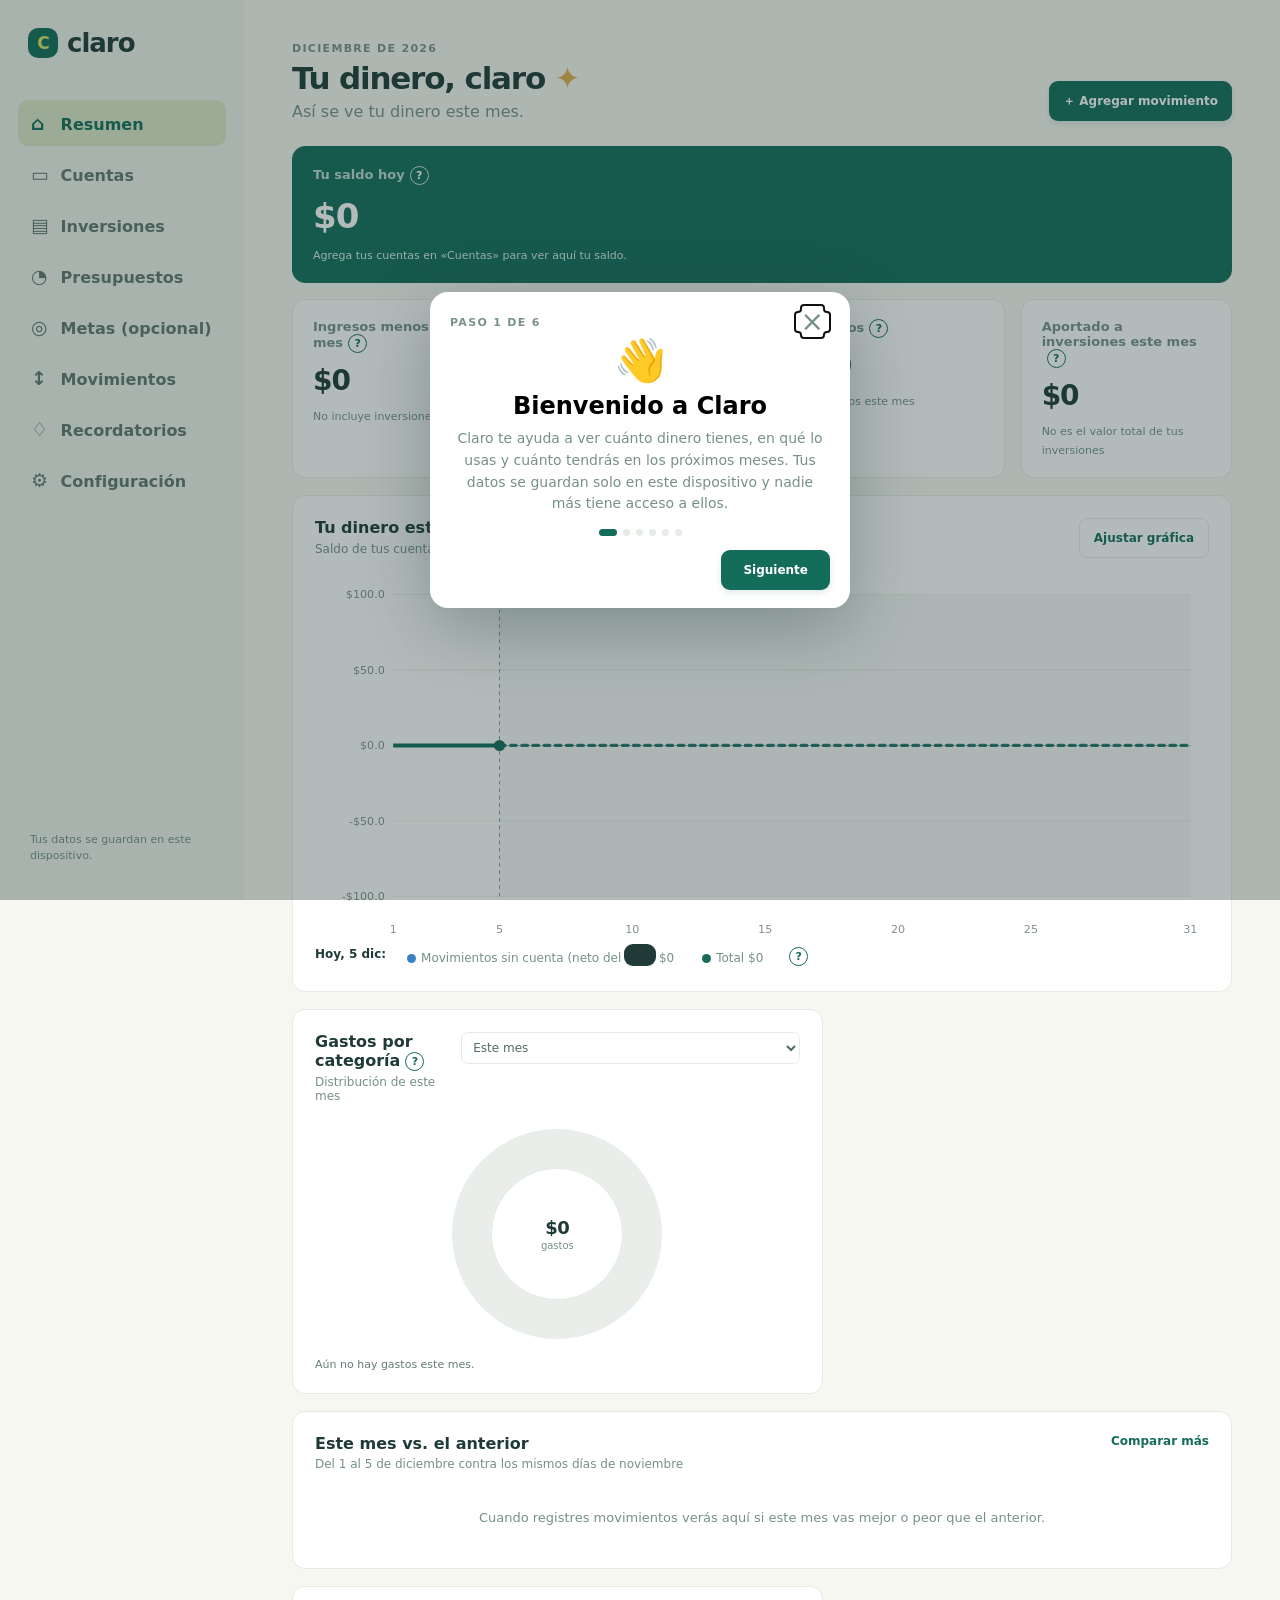
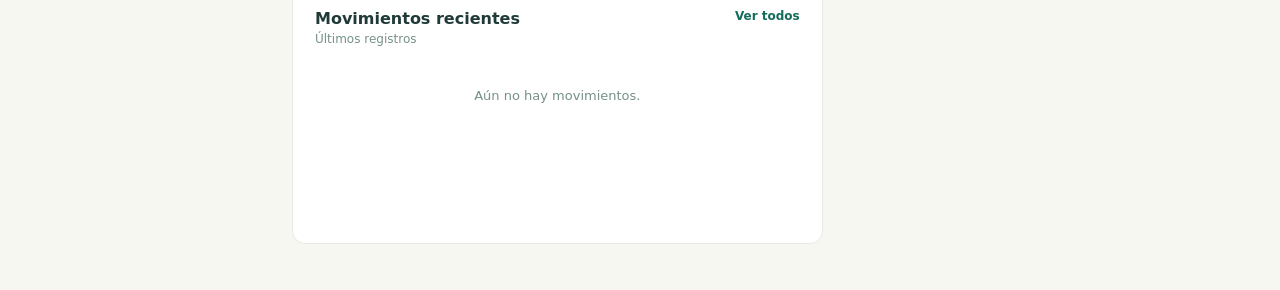
==== commit 11a1d191: "Agrega Comparar periodos en Movimientos y tarjeta «Este mes vs. el anterior» Compara semana, quincen" ====
--- a/index.html
+++ b/index.html
@@ -50,11 +50,11 @@
           <section class="dashboard-grid">
             <article class="card spending-card"><div class="card-title"><div><h3>Gastos por categoría</h3><p>Distribución de este mes</p></div><select id="category-period" aria-label="Periodo"><option>Este mes</option></select></div><div class="pie-chart-wrap"><div class="category-chart" id="category-chart" role="img" aria-label="Gráfica de pastel de gastos por categoría"><div class="pie-center"><strong id="category-total">$0</strong><small>gastos</small></div></div></div><div class="legend" id="category-legend"></div></article>
             <article class="card trend-card"><div class="card-title"><div><h3 id="money-chart-title">Tu dinero este mes</h3><p id="money-chart-subtitle">Saldo de cada banco y el total, del día 1 al último día del mes</p></div><button type="button" class="small-button" id="chart-settings-button" aria-expanded="false" aria-controls="chart-controls">Ajustar gráfica</button></div><div class="chart-controls" id="chart-controls" hidden><fieldset class="chart-show"><legend>Qué ver (puedes combinar)</legend><label class="check-label"><input type="checkbox" data-show="accounts" /> Saldo de tus cuentas</label><label class="check-label"><input type="checkbox" data-show="investments" /> Valor de tus inversiones</label><label class="check-label"><input type="checkbox" data-show="total" /> Total</label><label class="check-label"><input type="checkbox" data-show="income" /> Ingresos del mes (acumulados)</label><label class="check-label"><input type="checkbox" data-show="expense" /> Gastos del mes (acumulados)</label><label class="check-label"><input type="checkbox" data-show="net" /> Neto del mes (ingresos − gastos)</label><label class="check-label"><input type="checkbox" data-show="estimate" /> Estimado después de hoy</label></fieldset><label>Una línea por<select id="chart-group"><option value="bank">Banco (las tarjetas van aparte)</option><option value="item">Cuenta o inversión</option></select></label><label>Escala del eje vertical<select id="chart-scale"><option value="auto">Automática (ajustada a tus datos)</option><option value="zero">Empezar en $0</option><option value="manual">Manual</option></select></label><label class="manual-only">Mínimo (MXN)<input id="chart-min" type="number" step="any" inputmode="decimal" /></label><label class="manual-only">Máximo (MXN)<input id="chart-max" type="number" step="any" inputmode="decimal" /></label></div><div class="line-legend chart-legend" id="money-chart-legend"></div><div class="line-chart" id="line-chart"></div><p class="chart-readout" id="money-chart-readout"></p><p class="chart-footnote" id="money-chart-footnote"></p></article>
-            <article class="card recent-card"><div class="card-title"><div><h3>Movimientos recientes</h3><p>Últimos registros</p></div><a href="#movimientos" class="text-link">Ver todos</a></div><div id="recent-movements"></div></article>
+            <article class="card home-compare-card" id="home-compare-card"><div class="card-title"><div><h3>Este mes vs. el anterior</h3><p id="home-compare-subtitle">Hasta el mismo día del mes</p></div><a href="#movimientos" class="text-link" id="home-compare-link">Comparar más</a></div><div class="home-compare" id="home-compare"></div></article><article class="card recent-card"><div class="card-title"><div><h3>Movimientos recientes</h3><p>Últimos registros</p></div><a href="#movimientos" class="text-link">Ver todos</a></div><div id="recent-movements"></div></article>
           </section>
         </section>
 
-        <section class="page" id="movimientos"><div class="section-heading"><div><div><p class="eyebrow">REGISTRO REAL</p><h2>Movimientos</h2><p>Registra aquí solo ingresos y gastos que ya ocurrieron; lo que esperas a futuro va en Presupuestos.</p></div></div><button class="primary-button open-movement">＋ Agregar movimiento</button></div><div class="card"><div class="filters"><select id="movement-type-filter"><option value="all">Todos los tipos</option><option value="expense">Gastos</option><option value="income">Ingresos</option><option value="investment">Inversiones</option><option value="transfer">Traspasos y pagos de tarjeta</option></select><select id="movement-category-filter"><option value="all">Todas las categorías</option></select></div><div id="movement-list" class="movement-list"></div></div></section>
+        <section class="page" id="movimientos"><div class="section-heading"><div><div><p class="eyebrow">REGISTRO REAL</p><h2>Movimientos</h2><p>Registra aquí solo ingresos y gastos que ya ocurrieron; lo que esperas a futuro va en Presupuestos.</p></div></div><button class="primary-button open-movement">＋ Agregar movimiento</button></div><div class="view-tabs" role="tablist" aria-label="Vista de movimientos"><button type="button" class="view-tab active" role="tab" aria-selected="true" data-view="list">Lista</button><button type="button" class="view-tab" role="tab" aria-selected="false" data-view="compare">Comparar</button></div><div class="card" id="movement-list-card"><div class="filters"><select id="movement-type-filter"><option value="all">Todos los tipos</option><option value="expense">Gastos</option><option value="income">Ingresos</option><option value="investment">Inversiones</option><option value="transfer">Traspasos y pagos de tarjeta</option></select><select id="movement-category-filter"><option value="all">Todas las categorías</option></select></div><div id="movement-list" class="movement-list"></div></div><div class="card compare-card" id="compare-card" hidden><div class="card-title"><div><h3>Comparar periodos</h3><p>Ingresos, gastos y ahorro de dos periodos, lado a lado.</p></div></div><div class="compare-controls"><label>Comparar por<select id="compare-unit"><option value="week">Semana</option><option value="fortnight">Quincena</option><option value="month">Mes</option><option value="year">Año</option><option value="custom">Fechas que yo elija</option></select></label><label class="compare-pick">Periodo<select id="compare-a"></select></label><label class="compare-pick">Contra<select id="compare-b"></select></label><div class="compare-custom" hidden><label>Del<input type="date" id="compare-a-from" /></label><label>al<input type="date" id="compare-a-to" /></label><label>contra del<input type="date" id="compare-b-from" /></label><label>al<input type="date" id="compare-b-to" /></label></div></div><div class="compare-quick"><button type="button" class="small-button" data-quick="prev">Contra el anterior</button><button type="button" class="small-button" data-quick="year">Contra hace un año</button><label class="check-label" id="compare-same-days-label"><input type="checkbox" id="compare-same-days" checked /> <span>Solo hasta el mismo día</span></label></div><p class="compare-sentence" id="compare-sentence"></p><div class="compare-summary" id="compare-summary"></div><div class="compare-categories" id="compare-categories"></div></div></section>
         <section class="page" id="presupuestos"><div class="section-heading"><div><p class="eyebrow">PLANEACIÓN</p><h2>Presupuestos</h2></div><div class="button-pair"><button class="small-button" id="open-recurring">＋ Plan recurrente</button><button class="primary-button" id="open-budget">＋ Límite por categoría</button></div></div><div class="section-heading"><div><h2>Límites</h2></div></div><article class="card budget-sources-card" id="budget-sources-card"><div class="card-title"><div><h3>Tu dinero disponible al mes</h3><p>Cuánto tienes y cómo se reparte entre gastos recurrentes y límites</p></div></div><div class="budget-sources-grid"><div><div class="pie-chart-wrap"><div class="category-chart" id="budget-pie" role="img" aria-label="Dinero disponible y límites"><div class="pie-center"><strong id="budget-pie-total">$0</strong><small>disponible</small></div></div></div><p class="budget-pie-note" id="budget-pie-note"></p></div><div><div class="legend budget-pie-legend" id="budget-pie-legend"></div><details class="budget-sources-picker"><summary>Elegir de dónde sale tu dinero</summary><div id="budget-sources-list"></div></details></div></div></article><div id="budget-list" class="budget-list"></div><div class="section-heading"><div><h2>Planes recurrentes</h2></div></div><div id="recurring-list" class="budget-list"></div><article class="card projection-card recurring-projection"><div class="card-title"><div><h3>Proyección de tu presupuesto</h3><p>Ingresos, gastos (planes y límites), ahorro y lo que te queda</p></div></div><div id="recurring-chart"></div><div id="recurring-projection"></div></article></section>
         <section class="page" id="configuracion"><div class="section-heading"><div><p class="eyebrow">PREFERENCIAS</p><h2>Configuración</h2></div></div><article class="card preference-card settings-actions"><div class="settings-row"><span>Apariencia</span><button class="small-button" id="theme-button" aria-label="Activar modo oscuro" aria-pressed="false" title="Activar modo oscuro">Modo oscuro</button></div><div class="settings-row"><span>Recordatorios</span><button class="small-button" id="notification-button" title="Activar avisos al abrir la app">Activar notificaciones</button></div><label class="check-label"><input type="checkbox" id="reflect-default" /> Registrar aportaciones y retiros en Movimientos por defecto</label><div class="settings-row"><span>Respaldo</span><span class="button-pair"><button class="small-button" id="export-button">Descargar respaldo</button><button class="small-button" id="import-button">Cargar respaldo</button><input type="file" id="import-file" accept="application/json,.json" hidden /></span></div><div class="settings-row"><span>Actualizaciones<small class="update-status" id="update-status"></small></span><button class="small-button" id="update-check" type="button">Buscar actualización</button></div><div class="settings-row"><span>Avisos legales</span><a class="small-button" href="legal.html">Ver privacidad y términos</a></div><div class="settings-row"><span>Datos de esta app</span><button class="small-button danger-button" id="reset-button">Borrar mis datos</button></div></article></section>
         <section class="page" id="cuentas"><div class="section-heading"><div><p class="eyebrow">DÉBITO Y CRÉDITO</p><h2>Cuentas</h2></div><button class="primary-button" id="open-account">＋ Agregar cuenta</button></div><div class="capital-summary" id="accounts-summary"></div><article class="card capital-accounts"><div class="card-title"><div><h3>Tus cuentas</h3></div></div><div id="account-list" class="account-list"></div></article><article class="card projection-card accounts-projection-card"><div class="card-title"><div><h3>Saldo de tus cuentas en el tiempo</h3></div><select id="accounts-horizon" aria-label="Periodo de la gráfica de cuentas"><option value="1">1 mes</option><option value="3">3 meses</option><option value="6">6 meses</option><option value="12">1 año</option></select></div><div id="accounts-chart"></div></article></section>
@@ -71,7 +71,7 @@
     <dialog id="account-dialog"><form method="dialog" id="account-form"><div class="dialog-head"><h2>Agregar cuenta</h2><button class="close-dialog" value="cancel">×</button></div><input type="hidden" name="accountId" /><label>Tipo de cuenta<select name="kind"><option value="debit">Débito o ahorro</option><option value="credit">Tarjeta de crédito</option></select></label><label>Nombre<input name="name" placeholder="Ej. Cuenta principal" required maxlength="45" /></label><label>Banco<input name="institution" placeholder="Ej. BBVA" maxlength="45" /></label><label id="credit-limit-label" hidden>Límite de crédito (MXN)<input name="creditLimit" type="number" min="0" step="0.01" placeholder="Ej. 30000" /></label><div class="yield-fields" id="credit-fields" hidden><div class="two-cols"><label>Día de corte<input name="cutDay" type="number" min="1" max="31" step="1" placeholder="Ej. 15" /></label><label>Días para pagar después del corte<input name="dueAfterDays" type="number" min="1" max="60" step="1" placeholder="Ej. 20" /></label></div><label class="check-label"><input type="checkbox" name="alertCut" /> Avisarme de la fecha de corte</label><label class="check-label"><input type="checkbox" name="alertDue" checked /> Avisarme de la fecha límite de pago</label><label>¿Con cuánta anticipación?<select name="alertDays"><option value="0">El mismo día</option><option value="1">1 día antes</option><option value="2">2 días antes</option><option value="3" selected>3 días antes</option><option value="5">5 días antes</option><option value="7">7 días antes</option></select></label></div><div class="two-cols"><label><span class="label-line"><span class="balance-title">Saldo (MXN)</span></span><input name="initialBalance" type="number" min="0" step="0.01" required /></label><label>Saldo al día<input name="balanceDate" type="date" required /></label></div><label class="check-label"><input type="checkbox" name="hasYield" id="account-has-yield" /> Esta cuenta me paga intereses</label><div class="yield-fields" id="account-yield-fields" hidden><div class="two-cols"><label>Tasa anual (%)<input name="yieldRate" type="number" min="0" step="0.01" value="0" /></label><label>Pago de intereses<select name="yieldFrequency"><option value="daily">Cada día</option><option value="monthly">Cada mes</option></select></label></div><label>Paga intereses hasta (MXN; 0 = sin tope)<input name="yieldCap" type="number" min="0" step="0.01" value="0" /></label><label>ISR (impuesto sobre tus ganancias)<select name="yieldTax"><option value="mx">0.9% al año · retención en México 2026 (recomendado)</option><option value="0">0% · ver la ganancia sin impuestos</option></select></label></div><button class="primary-button submit-button">Guardar cuenta</button></form></dialog>
     <dialog id="investment-dialog"><form method="dialog" id="investment-form"><div class="dialog-head"><h2>Agregar inversión</h2><button class="close-dialog" value="cancel">×</button></div><p class="form-help">“Agregar inversión” crea el producto y su saldo actual. “Aportar o retirar” se usa después para registrar cambios de saldo.</p><input type="hidden" name="investmentId" /><label>Institución<input name="institution" placeholder="Ej. Nu" required maxlength="45" /></label><label>Producto o nombre<input name="product" placeholder="Ej. Cajita de ahorro" required maxlength="55" /></label><div class="two-cols"><label>Capital inicial (MXN)<input name="capital" type="number" min="0" step="0.01" required /></label><label>Tasa anual (%)<input name="rate" type="number" min="0" step="0.01" value="0" list="rate-suggestions" required /><datalist id="rate-suggestions"><option value="5" label="Ejemplo"></option><option value="10" label="Ejemplo"></option><option value="15" label="Ejemplo"></option><option value="20" label="Ejemplo"></option></datalist></label></div><p class="form-help">Escribe la tasa de tu producto. Las sugerencias 5%, 10%, 15% y 20% solo son ejemplos, no tasas vigentes.</p><label>Capitalización<select name="frequency"><option value="daily">Diaria</option><option value="weekly">Semanal</option><option value="monthly" selected>Mensual</option><option value="quarterly">Trimestral</option><option value="yearly">Anual</option></select></label><div class="two-cols"><label>Fecha inicial<input name="startDate" type="date" required /></label><label>Aportación mensual prevista (MXN; 0 = ninguna)<input name="monthlyContribution" type="number" min="0" step="0.01" value="0" /></label></div><div class="two-cols"><label>ISR (impuesto sobre tus ganancias)<select name="taxPreset"><option value="mx">0.9% al año · retención en México 2026 (recomendado)</option><option value="0">0% · ver la ganancia sin impuestos</option><option value="custom-interest">Personalizado · % de tus ganancias</option><option value="custom-capital">Personalizado · % al año sobre tu saldo</option></select><input name="taxRate" type="number" min="0" max="100" step="0.01" value="0.9" /><input name="taxMode" type="hidden" value="capital" /></label><label>Comisión anual (%)<select name="feePreset"><option value="0">0% (sin comisión)</option><option value="0.5">Ejemplo · 0.5%</option><option value="1">Ejemplo · 1%</option><option value="custom">Personalizado</option></select><input name="annualFee" type="number" min="0" step="0.01" value="0" /></label></div><p class="form-help">ISR es un impuesto sobre rendimientos; no es necesariamente el porcentaje que debes pagar. Los porcentajes son ejemplos editables, no asesoría fiscal. Comisión anual es un posible cobro por administrar una inversión; revisa el contrato y usa 0% si no aplica.</p><label class="check-label" id="reflect-initial-label"><input name="reflectInitial" type="checkbox" /> Registrar este monto inicial en Movimientos (no afecta la gráfica principal)</label><button class="primary-button submit-button">Guardar inversión</button></form></dialog>
     <dialog id="investment-operation-dialog"><form method="dialog" id="investment-operation-form"><div class="dialog-head"><h2>Aportación o retiro</h2><button class="close-dialog" value="cancel">×</button></div><input type="hidden" name="operationId" /><label>Inversión<select name="investmentId" id="operation-investment" required></select></label><label>Operación<select name="operationType"><option value="contribution">Aportación</option><option value="withdrawal">Retiro</option></select></label><div class="two-cols"><label>Monto (MXN)<input name="amount" type="number" min="0.01" step="0.01" required /></label><label>Fecha<input name="date" type="date" required /></label></div><label class="check-label"><input name="reflectInBalance" id="reflect-operation" type="checkbox" /> Registrar también en Movimientos y en el saldo</label><label id="operation-account-label">Cuenta de origen o destino del dinero<select name="accountId" id="operation-account"></select></label><label>Nota <span class="optional">opcional</span><input name="note" maxlength="100" /></label><button class="primary-button submit-button">Guardar operación</button></form></dialog>
-    <dialog id="recurring-dialog"><form method="dialog" id="recurring-form"><div class="dialog-head"><h2>Ingreso o gasto planeado</h2><button class="close-dialog" value="cancel">×</button></div><p class="form-help">Es una previsión, no un movimiento real. Para gastos variables, el monto funciona como tope por ocurrencia; cuando ocurra, registra el gasto real en Movimientos.</p><input type="hidden" name="planId" /><label>Tipo<select name="type"><option value="income">Ingreso (nómina, freelance)</option><option value="expense">Gasto (renta, comida)</option><option value="investment">Pasar dinero: ahorro, inversión o pago de tarjeta</option></select></label><label>Comportamiento<select name="kind"><option value="fixed">Fijo (monto esperado)</option><option value="variable">Variable (monto máximo)</option></select></label><label>Concepto<input name="title" placeholder="Ej. nómina, renta o comida" required maxlength="50" /></label><div class="two-cols"><label>Monto cada vez (MXN)<input name="amount" type="number" min="0.01" step="0.01" required /></label><label>Frecuencia<select name="frequency"><option value="weekly">Semanal</option><option value="biweekly">Quincenal</option><option value="monthly">Mensual</option><option value="yearly">Anual</option></select></label></div><label>Comienza el<input name="startDate" type="date" required /></label><button class="primary-button submit-button">Guardar plan</button></form></dialog>
+    <dialog id="recurring-dialog"><form method="dialog" id="recurring-form"><div class="dialog-head"><h2>Ingreso o gasto planeado</h2><button class="close-dialog" value="cancel">×</button></div><p class="form-help">Puedes dejarlo como previsión o marcar que se registre solo en Movimientos cuando llegue la fecha. Para gastos variables, el monto funciona como tope por ocurrencia.</p><input type="hidden" name="planId" /><label>Tipo<select name="type"><option value="income">Ingreso (nómina, freelance)</option><option value="expense">Gasto (renta, comida)</option><option value="investment">Pasar dinero: ahorro, inversión o pago de tarjeta</option></select></label><label>Comportamiento<select name="kind"><option value="fixed">Fijo (monto esperado)</option><option value="variable">Variable (monto máximo)</option></select></label><label>Concepto<input name="title" placeholder="Ej. nómina, renta o comida" required maxlength="50" /></label><div class="two-cols"><label>Monto cada vez (MXN)<input name="amount" type="number" min="0.01" step="0.01" required /></label><label>Frecuencia<select name="frequency"><option value="weekly">Semanal</option><option value="biweekly">Quincenal</option><option value="monthly">Mensual</option><option value="yearly">Anual</option></select></label></div><label>Comienza el<input name="startDate" type="date" required /></label><button class="primary-button submit-button">Guardar plan</button></form></dialog>
     <dialog id="repay-dialog"><form method="dialog" id="repay-form"><div class="dialog-head"><div><p class="eyebrow">LÍMITE SUPERADO</p><h2>Plan para reponer</h2></div><button class="close-dialog" value="cancel">×</button></div><input type="hidden" name="budgetId" /><p class="repay-summary" id="repay-summary"></p><label>Tomar el dinero de<select name="sourcePlanId" id="repay-source" required></select></label><label>En cuántos pagos<select name="payments" id="repay-payments"><option value="1">1 pago</option><option value="2" selected>2 pagos</option><option value="3">3 pagos</option><option value="4">4 pagos</option><option value="6">6 pagos</option></select></label><p class="repay-preview" id="repay-preview"></p><button class="primary-button submit-button">Crear plan para reponer</button></form></dialog>
     <div class="toast" id="toast" role="status"></div>
     <div class="update-banner" id="update-banner" role="status" hidden><span id="update-text">Hay una nueva versión de Claro.</span><span class="update-actions"><button class="small-button" id="update-later" type="button">Ahora no</button><button class="small-button" id="update-button" type="button">Descargar</button></span></div>
--- a/overrides.css
+++ b/overrides.css
@@ -1,2 +1,17 @@
 .storage-note{color:var(--muted);font-size:11px;line-height:1.45;padding:0 12px;margin:0 0 8px}.movement-note{display:block;color:#607771;font-size:11px;line-height:1.4;margin-top:4px;overflow-wrap:anywhere}.movement-row .small-button{flex:none}.trend-card{grid-column:1/-1;order:-1}.line-chart{width:100%;margin-top:4px}.line-chart svg{display:block;width:100%;height:auto;overflow:visible}.line-legend{display:flex;gap:16px;flex-wrap:wrap;margin:-6px 0 7px;color:#657c76;font-size:11px}.line-legend span{display:inline-flex;align-items:center;gap:6px}.line-legend i{width:16px;height:3px;border-radius:4px;display:inline-block}.line-legend .income-line{background:#278373}.line-legend .expense-line{background:#e7a35f}.line-legend .net-line{background:#7669aa}.chart-footnote{font-size:10px;color:var(--muted);text-align:right;margin:5px 0 0}.pie-chart-wrap{display:grid;place-items:center;padding:8px 0 2px}.category-chart{width:210px;height:210px;border-radius:50%;display:grid;place-items:center;position:relative}.pie-center{width:62%;height:62%;border-radius:50%;background:var(--card);display:flex;flex-direction:column;justify-content:center;align-items:center;box-shadow:0 0 0 1px var(--line)}.pie-center strong{font-size:18px;letter-spacing:-.5px}.pie-center small{color:var(--muted);font-size:10px;margin-top:2px}body[data-theme="dark"]{--ink:#e6efeb;--muted:#9db1aa;--paper:#101a18;--card:#192522;--line:#2b3a35;--green:#267e6c;--lime:#d7e769;--orange:#f7ad6b;--blue:#88c8c5;--purple:#b4a4e6;--red:#ea8d80}body[data-theme="dark"] .sidebar{background:#151f1c}body[data-theme="dark"] .nav-link,body[data-theme="dark"] .plain-button{color:#b4c5bf}body[data-theme="dark"] .nav-link.active,body[data-theme="dark"] .nav-link:hover{background:#263a32;color:#d7e769}body[data-theme="dark"] .stat-card,body[data-theme="dark"] .card,body[data-theme="dark"] .budget-item,body[data-theme="dark"] .goal-item,body[data-theme="dark"] .reminder-item{background:var(--card);border-color:var(--line)}body[data-theme="dark"] .stat-card p,body[data-theme="dark"] .legend-item,body[data-theme="dark"] .movement-info small,body[data-theme="dark"] .movement-note,body[data-theme="dark"] .line-legend{color:var(--muted)}body[data-theme="dark"] .category-icon{background:#263a32;color:#c9dfb0}body[data-theme="dark"] .goal-icon{background:#302b45;color:#d0c4ff}body[data-theme="dark"] .icon-button,body[data-theme="dark"] .small-button,body[data-theme="dark"] .card select,body[data-theme="dark"] .filters select,body[data-theme="dark"] input,body[data-theme="dark"] select{background:#202e29;color:var(--ink);border-color:var(--line)}body[data-theme="dark"] .profile-button{background:#263a32;color:#d7e769}body[data-theme="dark"] .progress{background:#293631}body[data-theme="dark"] dialog{background:var(--card);color:var(--ink)}body[data-theme="dark"] .line-chart svg line{stroke:#40504a!important}body[data-theme="dark"] .line-chart svg text{fill:#a7b8b1!important}body[data-theme="dark"] .movement-row{border-color:#2b3a35}body[data-theme="dark"] .category-chart{border:1px solid #40504a}@media(max-width:520px){.movement-row .movement-amount{font-size:12px}.movement-row .small-button{padding:6px 7px}.category-chart{width:180px;height:180px}.pie-center strong{font-size:16px}}
-.capital-summary{display:grid;grid-template-columns:repeat(4,minmax(0,1fr));gap:14px;margin:0 0 17px}.capital-stat{padding:17px 19px;background:var(--card);border:1px solid var(--line);border-radius:12px}.capital-stat small,.muted-label{display:block;color:var(--muted);font-size:11px}.capital-stat strong{display:block;font-size:21px;margin-top:9px}.capital-accounts{margin-bottom:24px}.account-list{display:grid;gap:2px}.account-row{display:grid;grid-template-columns:1fr 150px auto;gap:12px;align-items:center;padding:13px 3px;border-top:1px solid var(--line)}.account-row>div strong,.account-row>div small{display:block}.account-row>div small{font-size:11px;color:var(--muted);margin-top:3px}.portfolio-section>.section-heading{margin-top:24px}.portfolio-grid{display:grid;grid-template-columns:minmax(260px,.75fr) minmax(440px,1.25fr);gap:16px}.portfolio-pie{width:200px;height:200px}.investment-heading{margin-top:26px!important}.investment-list{display:grid;grid-template-columns:repeat(auto-fit,minmax(280px,1fr));gap:15px}.investment-card{background:var(--card);border:1px solid var(--line);border-radius:13px;padding:19px}.investment-card-head{display:flex;justify-content:space-between;align-items:start}.investment-card-head .eyebrow{margin-bottom:4px}.investment-card h3{font-size:16px;margin:0}.investment-share{display:grid;place-items:center;min-width:48px;height:35px;border-radius:20px;background:color-mix(in srgb,var(--share-color) 20%,var(--card));color:var(--ink);font-size:11px;font-weight:800}.investment-value{display:block;font-size:25px;margin-top:20px}.investment-facts{display:grid;grid-template-columns:1fr 1fr;gap:12px;margin-top:17px}.investment-facts span{font-size:10px;color:var(--muted)}.investment-facts strong{display:block;color:var(--ink);font-size:12px;margin-top:4px}.investment-contribution{font-size:11px;color:var(--muted);margin:14px 0 0}.investment-actions{display:flex;gap:6px;flex-wrap:wrap;margin-top:17px}.investment-history{border-top:1px solid var(--line);margin-top:15px;padding-top:12px}.investment-history summary{font-size:11px;color:var(--green);font-weight:750;cursor:pointer}.operation-row{display:grid;grid-template-columns:1fr auto auto auto;align-items:center;gap:8px;padding:9px 0;border-bottom:1px solid var(--line);font-size:10px}.projection-table-wrap{overflow-x:auto}.projection-table{border-collapse:collapse;width:100%;font-size:12px}.projection-table th,.projection-table td{text-align:right;padding:10px 8px;border-bottom:1px solid var(--line);white-space:nowrap}.projection-table thead th{color:var(--muted);font-weight:650;font-size:10px}.projection-table th:first-child,.projection-table tbody th{text-align:left}.projection-table tbody th{font-weight:750}.projection-note,.preference-help{font-size:11px;color:var(--muted);line-height:1.5;margin:12px 0 0}.preference-card{margin-top:18px}.check-label{display:flex;align-items:center;gap:9px}.check-label input{width:17px;height:17px;flex:none;accent-color:var(--green)}#reflect-initial-label[hidden]{display:none}.negative{color:#c94d45!important}body[data-theme="dark"] .capital-stat,body[data-theme="dark"] .investment-card{background:var(--card);border-color:var(--line)}body[data-theme="dark"] .investment-facts span{color:var(--muted)}body[data-theme="dark"] .investment-facts strong{color:var(--ink)}body[data-theme="dark"] .investment-share{color:var(--ink)}@media(max-width:800px){.capital-summary{grid-template-columns:repeat(2,minmax(0,1fr))}.portfolio-grid{grid-template-columns:1fr}}@media(max-width:520px){.capital-summary{gap:8px}.capital-stat{padding:13px}.capital-stat strong{font-size:18px}.account-row{grid-template-columns:1fr auto;gap:8px}.account-row>span{grid-column:1/-1}.portfolio-grid{grid-template-columns:minmax(0,1fr)}.investment-facts{gap:9px}.investment-value{font-size:22px}.operation-row{grid-template-columns:1fr auto}.operation-row .small-button{padding:6px}.projection-table th,.projection-table td{padding:8px 5px;font-size:10px}}
+.capital-summary{display:grid;grid-template-columns:repeat(4,minmax(0,1fr));gap:14px;margin:0 0 17px}.capital-stat{padding:17px 19px;background:var(--card);border:1px solid var(--line);border-radius:12px}.capital-stat small,.muted-label{display:block;color:var(--muted);font-size:11px}.capital-stat strong{display:block;font-size:21px;margin-top:9px}.capital-accounts{margin-bottom:24px}.account-list{display:grid;gap:2px}.account-row{display:grid;grid-template-columns:1fr 150px auto;gap:12px;align-items:center;padding:13px 3px;border-top:1px solid var(--line)}.account-row>div strong,.account-row>div small{display:block}.account-row>div small{font-size:11px;color:var(--muted);margin-top:3px}.portfolio-section>.section-heading{margin-top:24px}.portfolio-grid{display:grid;grid-template-columns:minmax(260px,.75fr) minmax(440px,1.25fr);gap:16px}.portfolio-pie{width:200px;height:200px}.investment-heading{margin-top:26px!important}.investment-list{display:grid;grid-template-columns:repeat(auto-fit,minmax(280px,1fr));gap:15px}.investment-card{background:var(--card);border:1px solid var(--line);border-radius:13px;padding:19px}.investment-card-head{display:flex;justify-content:space-between;align-items:start}.investment-card-head .eyebrow{margin-bottom:4px}.investment-card h3{font-size:16px;margin:0}.investment-share{display:grid;place-items:center;min-width:48px;height:35px;border-radius:20px;background:color-mix(in srgb,var(--share-color) 20%,var(--card));color:var(--ink);font-size:11px;font-weight:800}.investment-value{display:block;font-size:25px;margin-top:20px}.investment-facts{display:grid;grid-template-columns:1fr 1fr;gap:12px;margin-top:17px}.investment-facts span{font-size:10px;color:var(--muted)}.investment-facts strong{display:block;color:var(--ink);font-size:12px;margin-top:4px}.investment-contribution{font-size:11px;color:var(--muted);margin:14px 0 0}.investment-actions{display:flex;gap:6px;flex-wrap:wrap;margin-top:17px}.investment-history{border-top:1px solid var(--line);margin-top:15px;padding-top:12px}.investment-history summary{font-size:11px;color:var(--green);font-weight:750;cursor:pointer}.operation-row{display:grid;grid-template-columns:1fr auto auto auto;align-items:center;gap:8px;padding:9px 0;border-bottom:1px solid var(--line);font-size:10px}.projection-table-wrap{overflow-x:auto}.projection-table{border-collapse:collapse;width:100%;font-size:12px}.projection-table th,.projection-table td{text-align:right;padding:10px 8px;border-bottom:1px solid var(--line);white-space:nowrap}.projection-table thead th{color:var(--muted);font-weight:650;font-size:10px}.projection-table th:first-child,.projection-table tbody th{text-align:left}.projection-table tbody th{font-weight:750}.projection-note,.preference-help{font-size:11px;color:var(--muted);line-height:1.5;margin:12px 0 0}.preference-card{margin-top:18px}.check-label{display:flex;align-items:center;gap:9px}.check-label input{width:17px;height:17px;flex:none;accent-color:var(--green)}#reflect-initial-label[hidden],#auto-register-label[hidden]{display:none}.negative{color:#c94d45!important}body[data-theme="dark"] .capital-stat,body[data-theme="dark"] .investment-card{background:var(--card);border-color:var(--line)}body[data-theme="dark"] .investment-facts span{color:var(--muted)}body[data-theme="dark"] .investment-facts strong{color:var(--ink)}body[data-theme="dark"] .investment-share{color:var(--ink)}@media(max-width:800px){.capital-summary{grid-template-columns:repeat(2,minmax(0,1fr))}.portfolio-grid{grid-template-columns:1fr}}@media(max-width:520px){.capital-summary{gap:8px}.capital-stat{padding:13px}.capital-stat strong{font-size:18px}.account-row{grid-template-columns:1fr auto;gap:8px}.account-row>span{grid-column:1/-1}.portfolio-grid{grid-template-columns:minmax(0,1fr)}.investment-facts{gap:9px}.investment-value{font-size:22px}.operation-row{grid-template-columns:1fr auto}.operation-row .small-button{padding:6px}.projection-table th,.projection-table td{padding:8px 5px;font-size:10px}}
+.view-tabs{display:inline-flex;gap:4px;padding:4px;margin:0 0 12px;background:var(--card);border:1px solid var(--line);border-radius:10px}.view-tab{border:0;background:transparent;color:var(--muted);font-weight:700;font-size:13px;padding:8px 16px;border-radius:7px;cursor:pointer}.view-tab.active{background:var(--green);color:#fff}
+.compare-controls{display:grid;grid-template-columns:repeat(3,minmax(0,1fr));gap:10px}.compare-controls label{display:flex;flex-direction:column;gap:5px;font-size:12px;font-weight:650;color:var(--muted)}.compare-controls select,.compare-controls input{width:100%;font-size:13px;padding:8px}.compare-custom{grid-column:span 2;display:grid;grid-template-columns:repeat(4,minmax(0,1fr));gap:10px}.compare-custom[hidden],.compare-pick[hidden]{display:none!important}
+.compare-quick{display:flex;flex-wrap:wrap;align-items:center;gap:8px;margin:12px 0 4px}.compare-quick .check-label{font-size:12px;color:var(--muted);display:flex;align-items:center;gap:6px}.compare-quick .check-label[hidden]{display:none}
+.compare-sentence{margin:14px 0;padding:12px 14px;border-radius:10px;background:#f1f6e3;color:var(--ink);font-size:14px;font-weight:600;line-height:1.45}
+.compare-summary{display:grid;grid-template-columns:repeat(4,minmax(0,1fr));gap:12px}.compare-stat{border:1px solid var(--line);border-radius:12px;padding:14px}.compare-stat>p{margin:0 0 10px;font-size:13px;font-weight:700}.compare-stat>p small{font-weight:500;color:var(--muted)}.compare-values{display:grid;grid-template-columns:1fr 1fr;gap:8px;margin-bottom:10px}.compare-values small{display:block;font-size:10.5px;color:var(--muted);margin-bottom:3px}.compare-values strong{font-size:18px;letter-spacing:-.5px}.muted-value{color:var(--muted)}
+.compare-chip{display:inline-block;font-size:11.5px;font-weight:750;padding:3px 8px;border-radius:999px;white-space:nowrap}.compare-chip.good{background:#e1f1e7;color:#2f7a5e}.compare-chip.bad{background:#fbe5e1;color:#b04a3c}.compare-chip.same{background:#eef1ee;color:var(--muted)}
+.compare-categories h4{margin:22px 0 8px;font-size:14px}.compare-row{display:grid;grid-template-columns:minmax(0,2fr) 1fr 1fr 1.2fr;gap:10px;align-items:center;padding:9px 0;border-bottom:1px solid var(--line);font-size:13px}.compare-row>span:not(.compare-cat){text-align:right}.compare-head{font-size:11px;color:var(--muted);font-weight:700;padding-top:0}.compare-cat{display:flex;align-items:center;gap:9px;min-width:0}.compare-cat>span:last-child{flex:1;min-width:0}.compare-cat .category-icon{flex:none}.muted-cell{color:var(--muted)}
+.compare-bars{display:grid;gap:2px;margin-top:4px}.compare-bars b{display:block;height:4px;border-radius:3px;min-width:2px}.bar-a{background:var(--green)}.bar-b{background:#c5d3ce}
+.home-compare-card{grid-column:1/-1}.home-compare{display:grid;grid-template-columns:repeat(3,minmax(0,1fr));gap:12px}.home-compare-item{border:1px solid var(--line);border-radius:11px;padding:12px 14px}.home-compare-item p{margin:0;color:var(--muted);font-size:12px;font-weight:650}.home-compare-item strong{display:block;font-size:20px;margin:6px 0 2px;letter-spacing:-.5px}.home-compare-item small{display:block;color:var(--muted);font-size:11px;margin-bottom:7px}.home-compare .empty{grid-column:1/-1;padding:8px 0}
+body[data-theme="dark"] .compare-sentence{background:#24332b}body[data-theme="dark"] .compare-chip.good{background:#20392f;color:#8fd3ae}body[data-theme="dark"] .compare-chip.bad{background:#3d2522;color:#f0a497}body[data-theme="dark"] .compare-chip.same{background:#263430}body[data-theme="dark"] .bar-b{background:#3d4f49}
+@media(max-width:900px){.compare-summary{grid-template-columns:repeat(2,minmax(0,1fr))}}
+@media(max-width:520px){.compare-controls{grid-template-columns:1fr 1fr}.compare-controls>label:first-child{grid-column:1/-1}.compare-custom{grid-column:1/-1;grid-template-columns:1fr 1fr}.compare-values strong{font-size:16px}.compare-row{grid-template-columns:minmax(0,1.6fr) 1fr 1fr;font-size:12px}.compare-row>span:last-child{grid-column:1/-1;text-align:left}.compare-head>span:last-child{display:none}.home-compare{grid-template-columns:1fr 1fr 1fr;gap:7px}.home-compare-item{padding:9px}.home-compare-item strong{font-size:15px}.compare-chip{font-size:10.5px;padding:2px 6px}}
+@media(max-width:520px){.home-compare .compare-chip{white-space:normal}}
+.compare-row>span:first-child{text-align:left!important}
+@media(max-width:520px){.compare-values{grid-template-columns:1fr;gap:6px}.compare-values small{margin-bottom:0}.compare-stat{padding:12px}.compare-stat>p small{display:none}}
